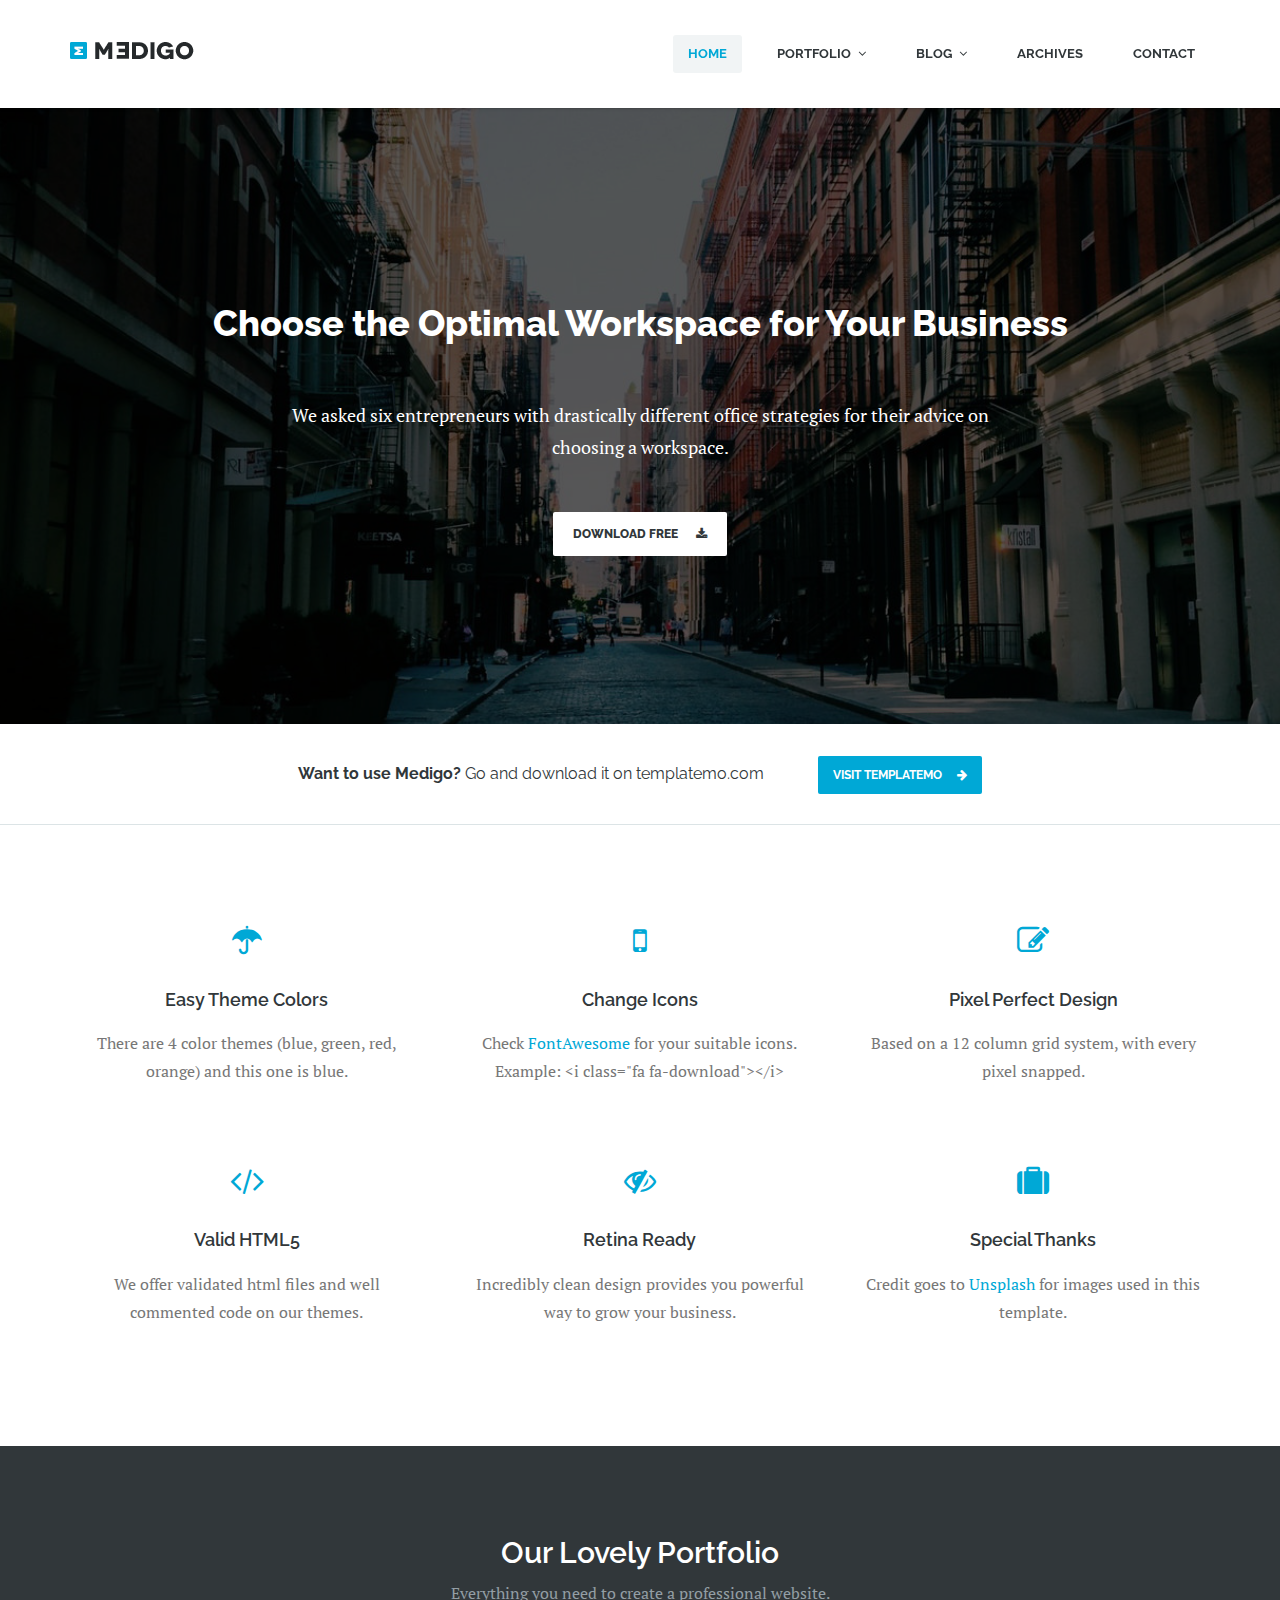
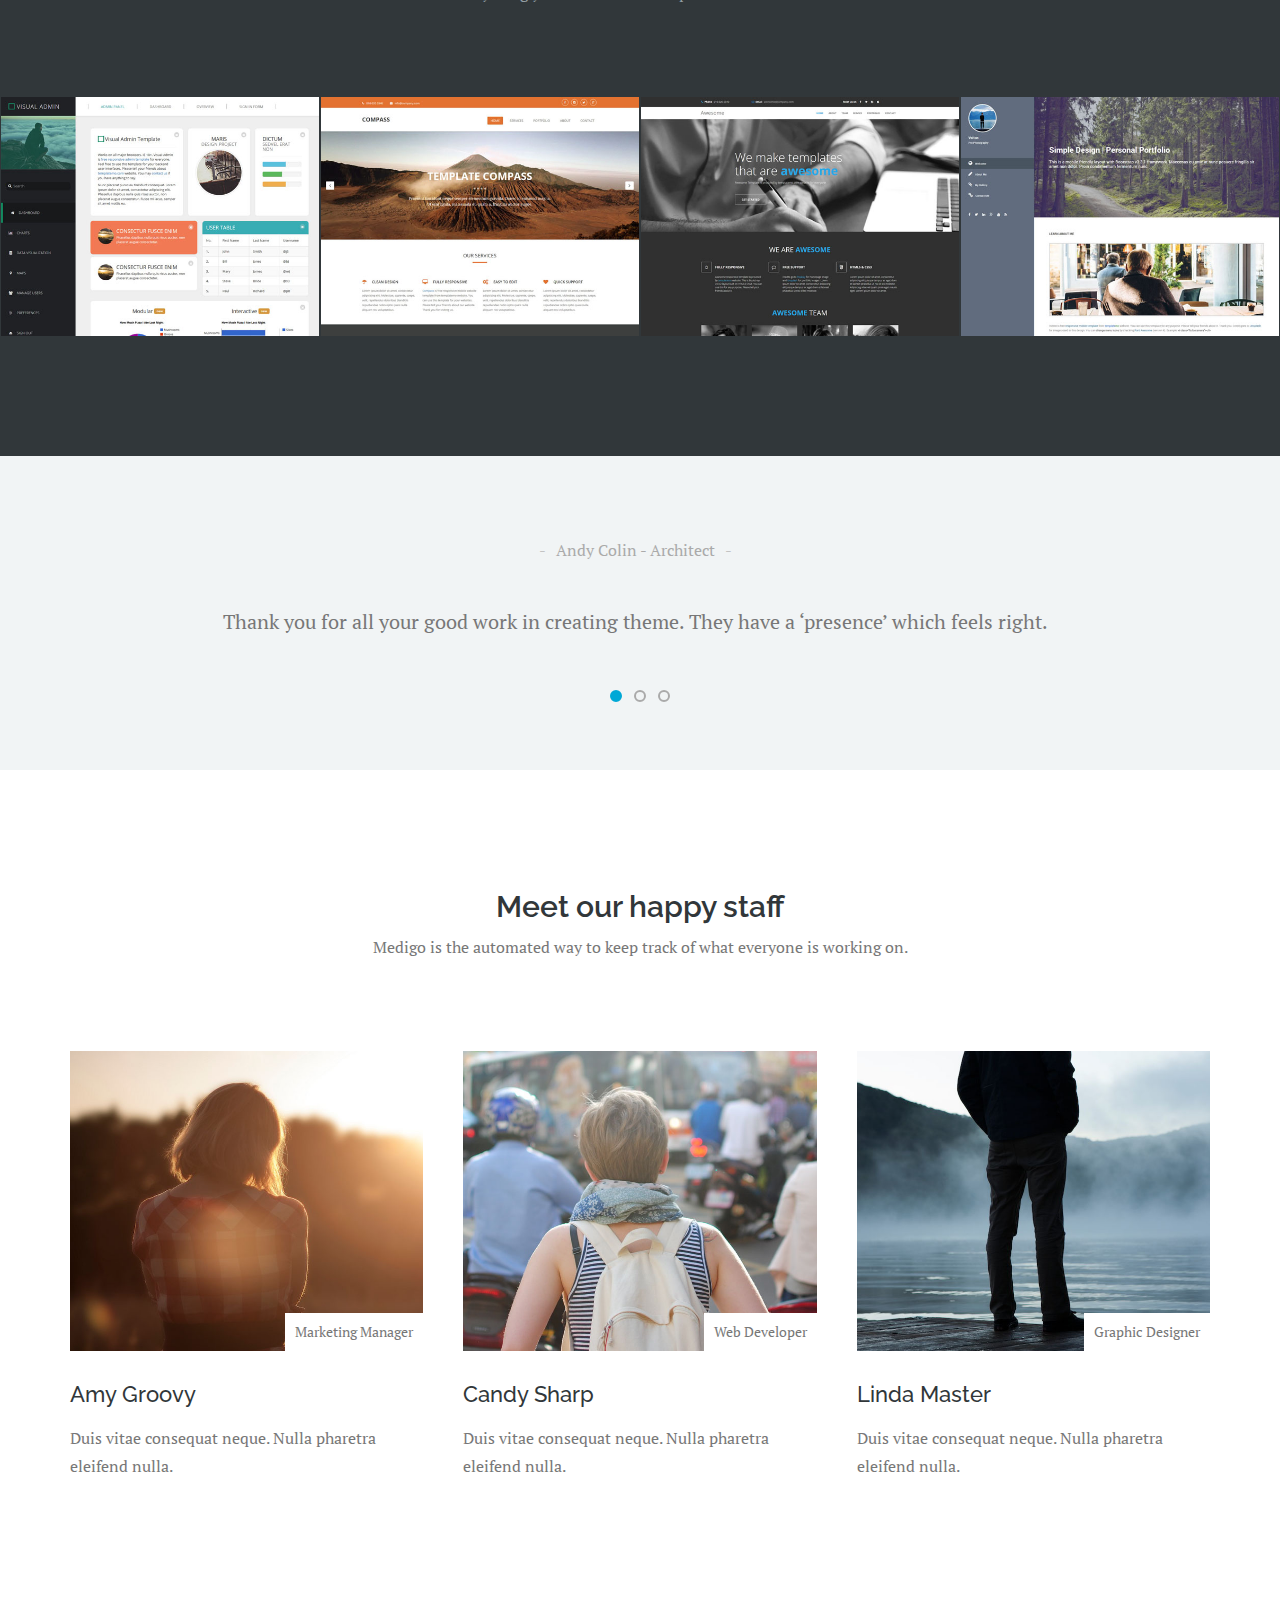
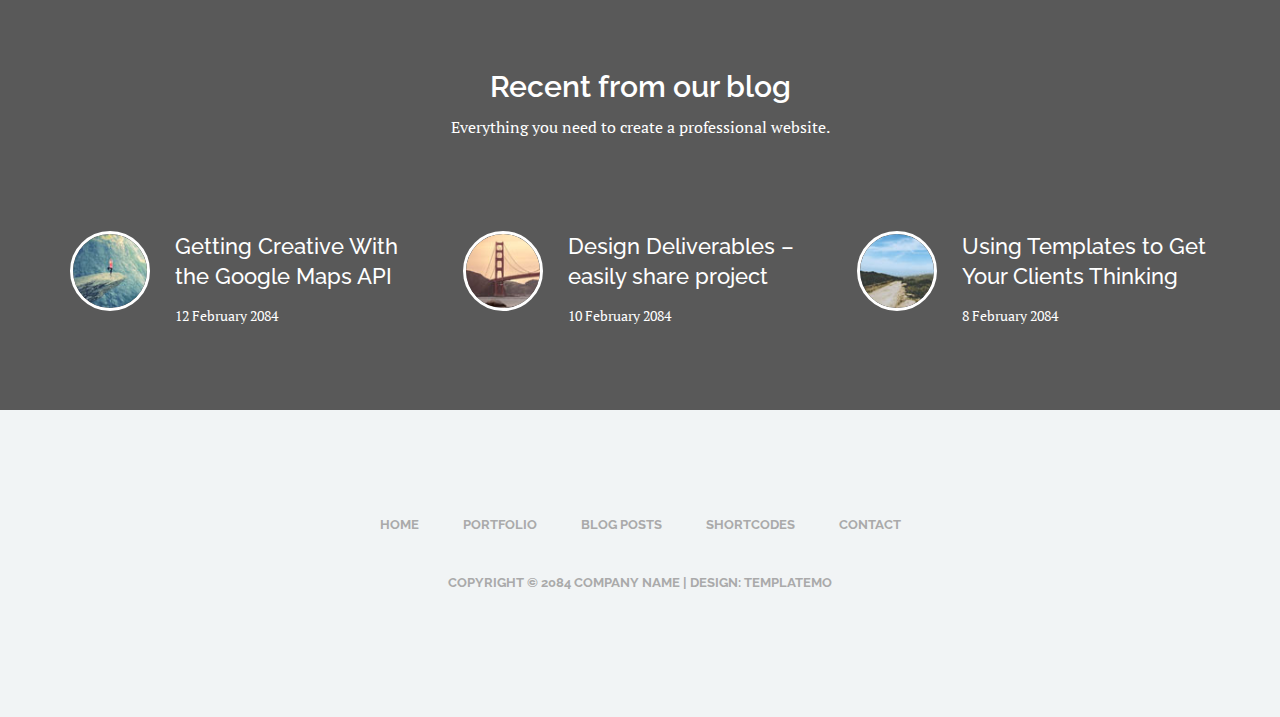
==== index.html @ d2c2cd98 ""Add files"" ====
<!DOCTYPE html>
<html lang="pt-BR">
<head>
	<meta charset="UTF-8">
	<meta name="viewport" content="width=device-width, initial-scale=1, maximum-scale=1">
	<title>Início - Genesis</title>
    <meta name="keywords" content="">
	<meta name="description" content="">
    <meta name="author" content="templatemo">
    <!-- 
	Medigo Template
	http://www.templatemo.com/preview/templatemo_460_medigo
    -->
    
	<!-- Google Fonts -->
	<link href="http://fonts.googleapis.com/css?family=PT+Serif:400,700,400italic,700itali" rel="stylesheet">
	<link href="http://fonts.googleapis.com/css?family=Raleway:400,900,800,700,500,200,100,600" rel="stylesheet">

	<!-- Stylesheets -->
	<link rel="stylesheet" href="bootstrap/bootstrap.css">
	<link rel="stylesheet" href="css/misc.css">
	<link rel="stylesheet" href="css/blue-scheme.css">
	
	<!-- JavaScripts -->
	<script src="js/jquery-1.10.2.min.js"></script>
	<script src="js/jquery-migrate-1.2.1.min.js"></script>

	<link rel="shortcut icon" href="images/favicon.ico" type="image/x-icon" />

</head>
<body>
	<div class="responsive_menu">
        <ul class="main_menu">
            <li><a href="index.html">Home</a></li>
            <li><a href="#">Portfolio</a>
            	<ul>
            		<li><a href="portfolio.html">Portfolio Grid</a></li>
            		<li><a href="project-image.html">Project Image</a></li>
            		<li><a href="project-slideshow.html">Project Slideshow</a></li>
            	</ul>
            </li>
            <li><a href="#">Blog</a>
				<ul>
					<li><a href="blog.html">Blog Standard</a></li>
					<li><a href="blog-single.html">Blog Single</a></li>
                    <li><a href="#">visit templatemo</a></li>
				</ul>
            </li>
            <li><a href="archives.html">Archives</a></li>
            <li><a href="contact.html">Contact</a></li>
        </ul> <!-- /.main_menu -->
    </div> <!-- /.responsive_menu -->

	<header class="site-header clearfix">
		<div class="container">

			<div class="row">

				<div class="col-md-12">

					<div class="pull-left logo">
						<a href="index.html">
							<img src="images/logo.png" alt="Medigo by templatemo">
						</a>
					</div>	<!-- /.logo -->

					<div class="main-navigation pull-right">

						<nav class="main-nav visible-md visible-lg">
							<ul class="sf-menu">
								<li class="active"><a href="index.html">Home</a></li>
					            <li><a href="#">Portfolio</a>
					            	<ul>
					            		<li><a href="portfolio.html">Portfolio Grid</a></li>
					            		<li><a href="project-image.html">Project Image</a></li>
					            		<li><a href="project-slideshow.html">Project Slideshow</a></li>
					            	</ul>
					            </li>
					            <li><a href="#">Blog</a>
									<ul>
										<li><a href="blog.html">Blog Standard</a></li>
										<li><a href="blog-single.html">Blog Single</a></li>
                                        <li><a href="#">visit templatemo</a></li>
									</ul>
					            </li>
					            <li><a href="archives.html">Archives</a></li>
					            <li><a href="contact.html">Contact</a></li>
							</ul> <!-- /.sf-menu -->
						</nav> <!-- /.main-nav -->

						<!-- This one in here is responsive menu for tablet and mobiles -->
					    <div class="responsive-navigation visible-sm visible-xs">
					        <a href="#nogo" class="menu-toggle-btn">
					            <i class="fa fa-bars"></i>
					        </a>
					    </div> <!-- /responsive_navigation -->

					</div> <!-- /.main-navigation -->

				</div> <!-- /.col-md-12 -->

			</div> <!-- /.row -->

		</div> <!-- /.container -->
	</header> <!-- /.site-header -->

	<section id="homeIntro" class="parallax first-widget">
	    <div class="parallax-overlay">
		    <div class="container home-intro-content">
		        <div class="row">
		        	<div class="col-md-12">
		        		<h2>Choose the Optimal Workspace for Your Business</h2>
		        		<p>We asked six entrepreneurs with drastically different office strategies for their advice on<br> choosing a workspace. </p>
		        		<a href="#" class="large-button white-color">Download Free <i class="icon-button fa fa-download"></i></a>
		        	</div> <!-- /.col-md-12 -->
		        </div> <!-- /.row -->
		    </div> <!-- /.container -->
	    </div> <!-- /.parallax-overlay -->
	</section> <!-- /#homeIntro -->

	<section class="cta clearfix">
		<div class="container">
			<div class="row">
				<div class="col-md-12">
					<h4 class="cta-title"><strong>Want to use Medigo?</strong> Go and download it on templatemo.com</h4>
					<a href="#" class="main-button accent-color">Visit templatemo<i class="icon-button fa fa-arrow-right"></i></a>
				</div> <!-- /.col-md-12 -->
			</div> <!-- /.row -->
		</div> <!-- /.container -->
	</section> <!-- /.cta -->

	<section class="light-content services">
		<div class="container">
			<div class="row">

				<div class="col-md-4 col-sm-4">
					<div class="service-box-wrap">
						<div class="service-icon-wrap">
							<i class="fa fa-umbrella fa-2x"></i>
						</div> <!-- /.service-icon-wrap -->
						<div class="service-cnt-wrap">
							<h3 class="service-title">Easy Theme Colors</h3>
							<p>There are 4 color themes (blue, green, red, orange) and this one is blue.</p>
						</div> <!-- /.service-cnt-wrap -->
					</div> <!-- /.service-box-wrap -->
				</div> <!-- /.col-md-4 -->

				<div class="col-md-4 col-sm-4">
					<div class="service-box-wrap">
						<div class="service-icon-wrap">
							<i class="fa fa-mobile-phone fa-2x"></i>
						</div> <!-- /.service-icon-wrap -->
						<div class="service-cnt-wrap">
							<h3 class="service-title">Change Icons</h3>
							<p>Check <a rel="nofollow" href="http://fontawesome.io/icons/" target="_blank">FontAwesome</a> for your suitable icons. Example: &lt;i class=&quot;fa fa-download&quot;&gt;&lt;/i&gt;</p>
						</div> <!-- /.service-cnt-wrap -->
					</div> <!-- /.service-box-wrap -->
				</div> <!-- /.col-md-4 -->

				<div class="col-md-4 col-sm-4">
					<div class="service-box-wrap">
						<div class="service-icon-wrap">
							<i class="fa fa-pencil-square-o fa-2x"></i>
						</div> <!-- /.service-icon-wrap -->
						<div class="service-cnt-wrap">
							<h3 class="service-title">Pixel Perfect Design</h3>
							<p>Based on a 12 column grid system, with every pixel snapped.</p>
						</div> <!-- /.service-cnt-wrap -->
					</div> <!-- /.service-box-wrap -->
				</div> <!-- /.col-md-4 -->

			</div>

			<div class="row">
				
				<div class="col-md-4 col-sm-4">
					<div class="service-box-wrap">
						<div class="service-icon-wrap">
							<i class="fa fa-code fa-2x"></i>
						</div> <!-- /.service-icon-wrap -->
						<div class="service-cnt-wrap">
							<h3 class="service-title">Valid HTML5</h3>
							<p>We offer validated html files and well commented code on our themes.</p>
						</div> <!-- /.service-cnt-wrap -->
					</div> <!-- /.service-box-wrap -->
				</div> <!-- /.col-md-4 -->

				<div class="col-md-4 col-sm-4">
					<div class="service-box-wrap">
						<div class="service-icon-wrap">
							<i class="fa fa-eye-slash fa-2x"></i>
						</div> <!-- /.service-icon-wrap -->
						<div class="service-cnt-wrap">
							<h3 class="service-title">Retina Ready</h3>
							<p>Incredibly clean design provides you powerful way to grow your business.</p>
						</div> <!-- /.service-cnt-wrap -->
					</div> <!-- /.service-box-wrap -->
				</div> <!-- /.col-md-4 -->

				<div class="col-md-4 col-sm-4">
					<div class="service-box-wrap">
						<div class="service-icon-wrap">
							<i class="fa fa-suitcase fa-2x"></i>
						</div> <!-- /.service-icon-wrap -->
						<div class="service-cnt-wrap">
							<h3 class="service-title">Special Thanks</h3>
							<p>Credit goes to <a rel="nofollow" href="http://unsplash.com" target="_blank">Unsplash</a> for images used in this template.</p>
						</div> <!-- /.service-cnt-wrap -->
					</div> <!-- /.service-box-wrap -->
				</div> <!-- /.col-md-4 -->

			</div> <!-- /.row -->
		</div> <!-- /.container -->
	</section> <!-- /.services -->

	<section class="dark-content portfolio">
		<div class="container">
			<div class="row">
				<div class="col-md-12">
					<div class="section-header">
						<h2 class="section-title">Our Lovely Portfolio</h2>
						<p class="section-desc">Everything you need to create a professional website.</p>
					</div> <!-- /.section-header -->
				</div> <!-- /.col-md-12 -->
			</div> <!-- /.row -->
		</div> <!-- /.container -->
		
		<div id="portfolio-carousel" class="portfolio-carousel portfolio-holder">
			<div class="item">
				<div class="thumb-post">
					<div class="overlay">
						<div class="overlay-inner">
							<div class="portfolio-infos">
								<span class="meta-category">Dashboard Template</span>
								<h3 class="portfolio-title"><a href="project-slideshow.html">Visual Admin</a></h3>
							</div>
							<div class="portfolio-expand">
								<a class="fancybox" href="images/includes/project1.jpg" title="Visual Admin">
									<i class="fa fa-expand"></i>
								</a>
							</div>
						</div>
					</div>
					<img src="images/includes/project1.jpg" alt="Visual Admin">
				</div>
			</div> <!-- /.item -->
			<div class="item">
				<div class="thumb-post">
					<div class="overlay">
						<div class="overlay-inner">
							<div class="portfolio-infos">
								<span class="meta-category">Mobile Ready</span>
								<h3 class="portfolio-title"><a href="project-slideshow.html">Compass Template</a></h3>
							</div>
							<div class="portfolio-expand">
								<a class="fancybox" href="images/includes/project2.jpg" title="Compass Template">
									<i class="fa fa-expand"></i>
								</a>
							</div>
						</div>
					</div>
					<img src="images/includes/project2.jpg" alt="Compass Template">
				</div>
			</div> <!-- /.item -->
			<div class="item">
				<div class="thumb-post">
					<div class="overlay">
						<div class="overlay-inner">
							<div class="portfolio-infos">
								<span class="meta-category">Responsive Design</span>
								<h3 class="portfolio-title"><a href="project-slideshow.html">Awesome Theme</a></h3>
							</div>
							<div class="portfolio-expand">
								<a class="fancybox" href="images/includes/project3.jpg" title="Awesome Theme">
									<i class="fa fa-expand"></i>
								</a>
							</div>
						</div>
					</div>
					<img src="images/includes/project3.jpg" alt="Awesome Theme">
				</div>
			</div> <!-- /.item -->
			<div class="item">
				<div class="thumb-post">
					<div class="overlay">
						<div class="overlay-inner">
							<div class="portfolio-infos">
								<span class="meta-category">Portfolio</span>
								<h3 class="portfolio-title"><a href="project-slideshow.html">Volton Personal Site</a></h3>
							</div>
							<div class="portfolio-expand">
								<a class="fancybox" href="images/includes/project4.jpg" title="Volton Personal Site">
									<i class="fa fa-expand"></i>
								</a>
							</div>
						</div>
					</div>
					<img src="images/includes/project4.jpg" alt="Volton Personal Site">
				</div>
			</div> <!-- /.item -->
			<div class="item">
				<div class="thumb-post">
					<div class="overlay">
						<div class="overlay-inner">
							<div class="portfolio-infos">
								<span class="meta-category">Green</span>
								<h3 class="portfolio-title"><a href="project-slideshow.html">Rectangle Design</a></h3>
							</div>
							<div class="portfolio-expand">
								<a class="fancybox" href="images/includes/project5.jpg" title="Rectangle Design">
									<i class="fa fa-expand"></i>
								</a>
							</div>
						</div>
					</div>
					<img src="images/includes/project5.jpg" alt="Rectangle Design">
				</div>
			</div> <!-- /.item -->
			<div class="item">
				<div class="thumb-post">
					<div class="overlay">
						<div class="overlay-inner">
							<div class="portfolio-infos">
								<span class="meta-category">Portfolio</span>
								<h3 class="portfolio-title"><a href="project-slideshow.html">Masonry Gallery</a></h3>
							</div>
							<div class="portfolio-expand">
								<a class="fancybox" href="images/includes/project6.jpg" title="Masonry Gallery">
									<i class="fa fa-expand"></i>
								</a>
							</div>
						</div>
					</div>
					<img src="images/includes/project6.jpg" alt="Masonry Gallery">
				</div>
			</div> <!-- /.item -->
			<div class="item">
				<div class="thumb-post">
					<div class="overlay">
						<div class="overlay-inner">
							<div class="portfolio-infos">
								<span class="meta-category">Branding / Identity</span>
								<h3 class="portfolio-title"><a href="project-slideshow.html">Gloss Template</a></h3>
							</div>
							<div class="portfolio-expand">
								<a class="fancybox" href="images/includes/project7.jpg" title="Gloss Template">
									<i class="fa fa-expand"></i>
								</a>
							</div>
						</div>
					</div>
					<img src="images/includes/project7.jpg" alt="Gloss Template">
				</div>
			</div> <!-- /.item -->
		</div> <!-- /#owl-demo -->
	</section> <!-- /.portfolio-holder -->

	<section class="testimonials-widget">
		<div class="container">
			<div class="row">
				<div class="col-md-12">
					<div class="bxslider">
						<div class="testimonial">
							<div class="testimonial-content">
								<span class="testimonial-author">Andy Colin - Architect</span>
								<p class="testimonial-description">Thank you for all your good work in creating theme. They have a ‘presence’ which feels right.</p>
							</div>
						</div>
						<div class="testimonial">
							<div class="testimonial-content">
								<span class="testimonial-author">Thomas Teddy - Design Writer</span>
								<p class="testimonial-description">I love the logo. Particularly how the mark can stand on its own. Nice work! It feels tall and proud and powerful — and I love that. That’s what I was after.</p>
							</div>
						</div>
						<div class="testimonial">
							<div class="testimonial-content">
								<span class="testimonial-author">John Willy - Developer</span>
								<p class="testimonial-description">You’re pretty awesome to work with. Incredibly organized, easy to communicate with, responsive with next iterations, and beautiful work.</p>
							</div>
						</div>
					</div> <!-- /.bxslider -->
				</div> <!-- /.col-md-12 -->
			</div> <!-- /.row -->
		</div> <!-- /.container -->
	</section> <!-- /.testimonials-widget -->

	<section class="light-content our-team">
		<div class="container">
			<div class="row">
				<div class="col-md-12">
					<div class="section-header">
						<h2 class="section-title">Meet our happy staff</h2>
						<p class="section-desc">Medigo is the automated way to keep track of what everyone is working on.</p>
					</div> <!-- /.section-header -->
				</div> <!-- /.col-md-12 -->
			</div> <!-- /.row -->
		</div> <!-- /.container -->
		<div class="team-members">
			<div class="container">
				<div class="row">

					<div class="col-md-4 col-sm-4">
						<div class="team-member">
							<div class="thumb-post">
								<img src="images/includes/member1.jpg" alt="">
								<span class="member-role">Marketing Manager</span>
							</div>
							<div class="member-content">
								<h4 class="member-name">Amy Groovy</h4>
								<p>Duis vitae consequat neque. Nulla pharetra eleifend nulla. </p>
							</div>
						</div> <!-- /.team-member -->
					</div> <!-- /.col-md-4 -->

					<div class="col-md-4 col-sm-4">
						<div class="team-member">
							<div class="thumb-post">
								<img src="images/includes/member2.jpg" alt="">
								<span class="member-role">Web Developer</span>
							</div>
							<div class="member-content">
								<h4 class="member-name">Candy Sharp</h4>
								<p>Duis vitae consequat neque. Nulla pharetra eleifend nulla. </p>
							</div>
						</div> <!-- /.team-member -->
					</div> <!-- /.col-md-4 -->

					<div class="col-md-4 col-sm-4">
						<div class="team-member">
							<div class="thumb-post">
								<img src="images/includes/member3.jpg" alt="">
								<span class="member-role">Graphic Designer</span>
							</div>
							<div class="member-content">
								<h4 class="member-name">Linda Master</h4>
								<p>Duis vitae consequat neque. Nulla pharetra eleifend nulla. </p>
							</div>
						</div> <!-- /.team-member -->
					</div> <!-- /.col-md-4 -->

				</div> <!-- /.row -->
			</div> <!-- /.container -->
		</div> <!-- /.team-members -->
	</section> <!-- /.our-team -->
	
	<section id="blogPosts" class="parallax">
	    <div class="parallax-overlay">
		    <div class="container">
		        <div class="row">
		        	<div class="col-md-12">
		        		<div class="section-header">
							<h2 class="section-title">Recent from our blog</h2>
							<p class="section-desc">Everything you need to create a professional website.</p>
						</div> <!-- /.section-header -->
		        	</div> <!-- /.col-md-12 -->
		        </div> <!-- /.row -->
		        <div class="row latest-posts">
		        	<div class="col-md-4 col-sm-6">
		        		<div class="blog-post clearfix">
		        			<div class="thumb-post">
		        				<a href="blog-single.html"><img src="images/includes/blogthumb1.jpg" alt="" class="img-circle"></a>
		        			</div>
		        			<div class="blog-post-content">
		        				<h4 class="post-title"><a href="blog-single.html">Getting Creative With the Google Maps API</a></h4>
		        				<span class="meta-post-date">12 February 2084</span>
		        			</div>
		        		</div> <!-- /.blog-post -->
		        	</div> <!-- /.col-md-4 -->
		        	<div class="col-md-4 col-sm-6">
		        		<div class="blog-post clearfix">
		        			<div class="thumb-post">
		        				<a href="blog-single.html"><img src="images/includes/blogthumb2.jpg" alt="" class="img-circle"></a>
		        			</div>
		        			<div class="blog-post-content">
		        				<h4 class="post-title"><a href="blog-single.html">Design Deliverables – easily share project</a></h4>
		        				<span class="meta-post-date">10 February 2084</span>
		        			</div>
		        		</div> <!-- /.blog-post -->
		        	</div> <!-- /.col-md-4 -->
		        	<div class="col-md-4 col-sm-6">
		        		<div class="blog-post clearfix">
		        			<div class="thumb-post">
		        				<a href="blog-single.html"><img src="images/includes/blogthumb3.jpg" alt="" class="img-circle"></a>
		        			</div>
		        			<div class="blog-post-content">
		        				<h4 class="post-title"><a href="blog-single.html">Using Templates to Get Your Clients Thinking</a></h4>
		        				<span class="meta-post-date">8 February 2084</span>
		        			</div>
		        		</div> <!-- /.blog-post -->
		        	</div> <!-- /.col-md-4 -->
		        </div> <!-- /.row -->
		    </div> <!-- /.container -->
	    </div> <!-- /.parallax-overlay -->
	</section> <!-- /#blogPosts -->

	<footer class="site-footer">
		<div class="container">
			<div class="row">
				<div class="col-md-12">
					<nav class="footer-nav clearfix">
						<ul class="footer-menu">
							<li><a href="index.html">Home</a></li>
							<li><a href="portfolio.html">Portfolio</a></li>
							<li><a href="blog.html">Blog Posts</a></li>
							<li><a href="archives.html">Shortcodes</a></li>
							<li><a href="contact.html">Contact</a></li>
						</ul> <!-- /.footer-menu -->
					</nav> <!-- /.footer-nav -->
				</div> <!-- /.col-md-12 -->
			</div> <!-- /.row -->
			<div class="row">
				<div class="col-md-12">
					<p class="copyright-text">Copyright &copy; 2084 Company Name 
                    | Design: templatemo</p>
				</div> <!-- /.col-md-12 -->
			</div> <!-- /.row -->
		</div> <!-- /.container -->
	</footer> <!-- /.site-footer -->

	<!-- Scripts -->
	<script src="js/min/plugins.min.js"></script>
	<script src="js/min/medigo-custom.min.js"></script>

</body>
</html>
---- css/misc.css ----
/* 
 * 	Core Owl Carousel CSS File
 *	v1.3.2
 */
/* clearfix */
.owl-carousel .owl-wrapper:after {
  content: ".";
  display: block;
  clear: both;
  visibility: hidden;
  line-height: 0;
  height: 0;
}

/* display none until init */
.owl-carousel {
  display: none;
  position: relative;
  width: 100%;
  -ms-touch-action: pan-y;
}

.owl-carousel .owl-wrapper {
  display: none;
  position: relative;
  -webkit-transform: translate3d(0px, 0px, 0px);
}

.owl-carousel .owl-wrapper-outer {
  overflow: hidden;
  position: relative;
  width: 100%;
}

.owl-carousel .owl-wrapper-outer.autoHeight {
  -webkit-transition: height 500ms ease-in-out;
  -moz-transition: height 500ms ease-in-out;
  -ms-transition: height 500ms ease-in-out;
  -o-transition: height 500ms ease-in-out;
  transition: height 500ms ease-in-out;
}

.owl-carousel .owl-item {
  float: left;
}

.owl-controls .owl-page,
.owl-controls .owl-buttons div {
  cursor: pointer;
}

.owl-controls {
  -webkit-user-select: none;
  -khtml-user-select: none;
  -moz-user-select: none;
  -ms-user-select: none;
  user-select: none;
  -webkit-tap-highlight-color: transparent;
}

/* mouse grab icon */
.grabbing {
  cursor: url(../images/grabbing.png) 8 8, move;
}

/* fix */
.owl-carousel .owl-wrapper,
.owl-carousel .owl-item {
  -webkit-backface-visibility: hidden;
  -moz-backface-visibility: hidden;
  -ms-backface-visibility: hidden;
  -webkit-transform: translate3d(0, 0, 0);
  -moz-transform: translate3d(0, 0, 0);
  -ms-transform: translate3d(0, 0, 0);
}

/*
* 	Owl Carousel Owl Demo Theme 
*	v1.3.2
*/
.owl-theme .owl-controls {
  margin-top: 10px;
  text-align: center;
}

/* Styling Next and Prev buttons */
.owl-theme .owl-controls .owl-buttons div {
  color: #31373a;
  display: inline-block;
  zoom: 1;
  *display: inline;
  /*IE7 life-saver */
  background: white;
  filter: Alpha(Opacity=30);
  /*IE7 fix*/
  opacity: 0.3;
  -webkit-transition: all 0.2s ease-in-out;
  -moz-transition: all 0.2s ease-in-out;
  -ms-transition: all 0.2s ease-in-out;
  -o-transition: all 0.2s ease-in-out;
  transition: all 0.2s ease-in-out;
}

/* Clickable class fix problem with hover on touch devices */
/* Use it for non-touch hover action */
.owl-theme .owl-controls.clickable .owl-buttons div:hover {
  filter: Alpha(Opacity=100);
  /*IE7 fix*/
  opacity: 1;
  text-decoration: none;
}

/* Styling Pagination*/
.owl-theme .owl-controls .owl-page {
  display: inline-block;
  zoom: 1;
  *display: inline;
  /*IE7 life-saver */
}

.owl-theme .owl-controls .owl-page span {
  display: block;
  width: 12px;
  height: 12px;
  margin: 5px 7px;
  filter: Alpha(Opacity=50);
  /*IE7 fix*/
  opacity: 0.5;
  -webkit-border-radius: 20px;
  -moz-border-radius: 20px;
  border-radius: 20px;
  background: #869791;
}

.owl-theme .owl-controls .owl-page.active span,
.owl-theme .owl-controls.clickable .owl-page:hover span {
  filter: Alpha(Opacity=100);
  /*IE7 fix*/
  opacity: 1;
}

/* If PaginationNumbers is true */
.owl-theme .owl-controls .owl-page span.owl-numbers {
  height: auto;
  width: auto;
  color: #FFF;
  padding: 2px 10px;
  font-size: 12px;
  -webkit-border-radius: 30px;
  -moz-border-radius: 30px;
  border-radius: 30px;
}

/* preloading images */
.owl-item.loading {
  min-height: 150px;
  background: url(../images/AjaxLoader.gif) no-repeat center center;
}

/* 
 *  Owl Carousel CSS3 Transitions 
 *  v1.3.2
 */
.owl-origin {
  -webkit-perspective: 1200px;
  -webkit-perspective-origin-x: 50%;
  -webkit-perspective-origin-y: 50%;
  -moz-perspective: 1200px;
  -moz-perspective-origin-x: 50%;
  -moz-perspective-origin-y: 50%;
  perspective: 1200px;
}

/* fade */
.owl-fade-out {
  z-index: 10;
  -webkit-animation: fadeOut .7s both ease;
  -moz-animation: fadeOut .7s both ease;
  animation: fadeOut .7s both ease;
}

.owl-fade-in {
  -webkit-animation: fadeIn .7s both ease;
  -moz-animation: fadeIn .7s both ease;
  animation: fadeIn .7s both ease;
}

/* backSlide */
.owl-backSlide-out {
  -webkit-animation: backSlideOut 1s both ease;
  -moz-animation: backSlideOut 1s both ease;
  animation: backSlideOut 1s both ease;
}

.owl-backSlide-in {
  -webkit-animation: backSlideIn 1s both ease;
  -moz-animation: backSlideIn 1s both ease;
  animation: backSlideIn 1s both ease;
}

/* goDown */
.owl-goDown-out {
  -webkit-animation: scaleToFade .7s ease both;
  -moz-animation: scaleToFade .7s ease both;
  animation: scaleToFade .7s ease both;
}

.owl-goDown-in {
  -webkit-animation: goDown .6s ease both;
  -moz-animation: goDown .6s ease both;
  animation: goDown .6s ease both;
}

/* scaleUp */
.owl-fadeUp-in {
  -webkit-animation: scaleUpFrom .5s ease both;
  -moz-animation: scaleUpFrom .5s ease both;
  animation: scaleUpFrom .5s ease both;
}

.owl-fadeUp-out {
  -webkit-animation: scaleUpTo .5s ease both;
  -moz-animation: scaleUpTo .5s ease both;
  animation: scaleUpTo .5s ease both;
}

/* Keyframes */
/*empty*/
@-webkit-keyframes empty {
  0% {
    opacity: 1;
  }
}
@-moz-keyframes empty {
  0% {
    opacity: 1;
  }
}
@keyframes empty {
  0% {
    opacity: 1;
  }
}
@-webkit-keyframes fadeIn {
  0% {
    opacity: 0;
  }

  100% {
    opacity: 1;
  }
}
@-moz-keyframes fadeIn {
  0% {
    opacity: 0;
  }

  100% {
    opacity: 1;
  }
}
@keyframes fadeIn {
  0% {
    opacity: 0;
  }

  100% {
    opacity: 1;
  }
}
@-webkit-keyframes fadeOut {
  0% {
    opacity: 1;
  }

  100% {
    opacity: 0;
  }
}
@-moz-keyframes fadeOut {
  0% {
    opacity: 1;
  }

  100% {
    opacity: 0;
  }
}
@keyframes fadeOut {
  0% {
    opacity: 1;
  }

  100% {
    opacity: 0;
  }
}
@-webkit-keyframes backSlideOut {
  25% {
    opacity: .5;
    -webkit-transform: translateZ(-500px);
  }

  75% {
    opacity: .5;
    -webkit-transform: translateZ(-500px) translateX(-200%);
  }

  100% {
    opacity: .5;
    -webkit-transform: translateZ(-500px) translateX(-200%);
  }
}
@-moz-keyframes backSlideOut {
  25% {
    opacity: .5;
    -moz-transform: translateZ(-500px);
  }

  75% {
    opacity: .5;
    -moz-transform: translateZ(-500px) translateX(-200%);
  }

  100% {
    opacity: .5;
    -moz-transform: translateZ(-500px) translateX(-200%);
  }
}
@keyframes backSlideOut {
  25% {
    opacity: .5;
    transform: translateZ(-500px);
  }

  75% {
    opacity: .5;
    transform: translateZ(-500px) translateX(-200%);
  }

  100% {
    opacity: .5;
    transform: translateZ(-500px) translateX(-200%);
  }
}
@-webkit-keyframes backSlideIn {
  0%, 25% {
    opacity: .5;
    -webkit-transform: translateZ(-500px) translateX(200%);
  }

  75% {
    opacity: .5;
    -webkit-transform: translateZ(-500px);
  }

  100% {
    opacity: 1;
    -webkit-transform: translateZ(0) translateX(0);
  }
}
@-moz-keyframes backSlideIn {
  0%, 25% {
    opacity: .5;
    -moz-transform: translateZ(-500px) translateX(200%);
  }

  75% {
    opacity: .5;
    -moz-transform: translateZ(-500px);
  }

  100% {
    opacity: 1;
    -moz-transform: translateZ(0) translateX(0);
  }
}
@keyframes backSlideIn {
  0%, 25% {
    opacity: .5;
    transform: translateZ(-500px) translateX(200%);
  }

  75% {
    opacity: .5;
    transform: translateZ(-500px);
  }

  100% {
    opacity: 1;
    transform: translateZ(0) translateX(0);
  }
}
@-webkit-keyframes scaleToFade {
  to {
    opacity: 0;
    -webkit-transform: scale(0.8);
  }
}
@-moz-keyframes scaleToFade {
  to {
    opacity: 0;
    -moz-transform: scale(0.8);
  }
}
@keyframes scaleToFade {
  to {
    opacity: 0;
    transform: scale(0.8);
  }
}
@-webkit-keyframes goDown {
  from {
    -webkit-transform: translateY(-100%);
  }
}
@-moz-keyframes goDown {
  from {
    -moz-transform: translateY(-100%);
  }
}
@keyframes goDown {
  from {
    transform: translateY(-100%);
  }
}
@-webkit-keyframes scaleUpFrom {
  from {
    opacity: 0;
    -webkit-transform: scale(1.5);
  }
}
@-moz-keyframes scaleUpFrom {
  from {
    opacity: 0;
    -moz-transform: scale(1.5);
  }
}
@keyframes scaleUpFrom {
  from {
    opacity: 0;
    transform: scale(1.5);
  }
}
@-webkit-keyframes scaleUpTo {
  to {
    opacity: 0;
    -webkit-transform: scale(1.5);
  }
}
@-moz-keyframes scaleUpTo {
  to {
    opacity: 0;
    -moz-transform: scale(1.5);
  }
}
@keyframes scaleUpTo {
  to {
    opacity: 0;
    transform: scale(1.5);
  }
}
/**
 * BxSlider v4.0 - Fully loaded, responsive content slider
 * http://bxslider.com
 *
 * Written by: Steven Wanderski, 2012
 * http://stevenwanderski.com
 * (while drinking Belgian ales and listening to jazz)
 *
 * CEO and founder of bxCreative, LTD
 * http://bxcreative.com
 */
/** RESET AND LAYOUT
===================================*/
.bx-wrapper {
  position: relative;
  margin: 0 auto;
  padding: 0;
  *zoom: 1;
}

.bx-wrapper img {
  max-width: 100%;
  display: block;
}

/** THEME
===================================*/
.bx-wrapper .bx-viewport {
  left: -5px;
}

.bx-wrapper .bx-pager,
.bx-wrapper .bx-controls-auto {
  position: absolute;
  width: 100%;
}

/* LOADER */
.bx-wrapper .bx-loading {
  min-height: 50px;
  height: 100%;
  width: 100%;
  position: absolute;
  top: 0;
  left: 0;
  z-index: 2000;
}

/* PAGER */
.bx-wrapper .bx-pager {
  text-align: center;
}

.bx-wrapper .bx-pager .bx-pager-item,
.bx-wrapper .bx-controls-auto .bx-controls-auto-item {
  display: inline-block;
  *zoom: 1;
  *display: inline;
}

/* PAGER WITH AUTO-CONTROLS HYBRID LAYOUT */
.bx-wrapper .bx-controls.bx-has-controls-auto.bx-has-pager .bx-pager {
  text-align: left;
  width: 80%;
}

.bx-wrapper .bx-controls.bx-has-controls-auto.bx-has-pager .bx-controls-auto {
  right: 0;
  width: 35px;
}

/*! fancyBox v2.1.5 fancyapps.com | fancyapps.com/fancybox/#license */
.fancybox-wrap,
.fancybox-skin,
.fancybox-outer,
.fancybox-inner,
.fancybox-image,
.fancybox-wrap iframe,
.fancybox-wrap object,
.fancybox-nav,
.fancybox-nav span,
.fancybox-tmp {
  padding: 0;
  margin: 0;
  border: 0;
  outline: none;
  vertical-align: top;
}

.fancybox-wrap {
  position: absolute;
  top: 0;
  left: 0;
  z-index: 99999;
}

.fancybox-skin {
  position: relative;
  background: #fff;
  color: #444;
  text-shadow: none;
}

.fancybox-opened {
  z-index: 99999;
}

.fancybox-outer, .fancybox-inner {
  position: relative;
}

.fancybox-inner {
  overflow: hidden;
}

.fancybox-type-iframe .fancybox-inner {
  -webkit-overflow-scrolling: touch;
}

.fancybox-error {
  color: #444;
  font: 14px/20px "Helvetica Neue",Helvetica,Arial,sans-serif;
  margin: 0;
  padding: 5px;
  white-space: nowrap;
}

.fancybox-image, .fancybox-iframe {
  display: block;
  width: 100%;
  height: 100%;
}

.fancybox-image {
  max-width: 100%;
  max-height: 100%;
}

#fancybox-loading, .fancybox-close, .fancybox-prev span, .fancybox-next span {
  background-image: url("../images/fancybox_sprite.png");
}

#fancybox-loading {
  position: fixed;
  top: 50%;
  left: 50%;
  margin-top: -22px;
  margin-left: -22px;
  background-position: 0 -108px;
  opacity: 0.8;
  cursor: pointer;
  z-index: 99999;
}

#fancybox-loading div {
  width: 44px;
  height: 44px;
  background: url("../images/fancybox_loading.gif") center center no-repeat;
}

.fancybox-close {
  position: absolute;
  top: -18px;
  right: -18px;
  width: 36px;
  height: 36px;
  cursor: pointer;
  z-index: 99999;
}

.fancybox-nav {
  position: absolute;
  top: 0;
  width: 40%;
  height: 100%;
  cursor: pointer;
  text-decoration: none;
  background: transparent url("../images/blank.gif");
  /* helps IE */
  -webkit-tap-highlight-color: transparent;
  z-index: 99999;
}

.fancybox-prev {
  left: 0;
}

.fancybox-next {
  right: 0;
}

.fancybox-nav span {
  position: absolute;
  top: 50%;
  width: 36px;
  height: 34px;
  margin-top: -18px;
  cursor: pointer;
  z-index: 99999;
  visibility: hidden;
}

.fancybox-prev span {
  left: 10px;
  background-position: 0 -36px;
}

.fancybox-next span {
  right: 10px;
  background-position: 0 -72px;
}

.fancybox-nav:hover span {
  visibility: visible;
}

.fancybox-tmp {
  position: absolute;
  top: -99999px;
  left: -99999px;
  visibility: hidden;
  max-width: 99999px;
  max-height: 99999px;
  overflow: visible !important;
}

/* Overlay helper */
.fancybox-lock {
  overflow: hidden !important;
  width: auto;
}

.fancybox-lock body {
  overflow: hidden !important;
}

.fancybox-lock-test {
  overflow-y: hidden !important;
}

.fancybox-overlay {
  position: absolute;
  top: 0;
  left: 0;
  overflow: hidden;
  display: none;
  z-index: 99998;
  background: rgba(0, 0, 0, 0.9);
}

.fancybox-overlay-fixed {
  position: fixed;
  bottom: 0;
  right: 0;
}

.fancybox-lock .fancybox-overlay {
  overflow: auto;
  overflow-y: scroll;
}

/* Title helper */
.fancybox-title {
  visibility: hidden;
  font-weight: normal;
  position: relative;
  text-shadow: none;
  z-index: 99999;
}

.fancybox-opened .fancybox-title {
  visibility: visible;
}

.fancybox-title-float-wrap {
  position: absolute;
  bottom: 0;
  right: 50%;
  margin-bottom: -35px;
  z-index: 99999;
  text-align: center;
}

.fancybox-title-float-wrap .child {
  display: inline-block;
  margin-right: -100%;
  padding: 2px 20px;
  background: transparent;
  /* Fallback for web browsers that doesn't support RGBa */
  background: rgba(0, 0, 0, 0.8);
  color: #FFF;
  font-weight: bold;
  line-height: 24px;
  white-space: nowrap;
}

.fancybox-title-outside-wrap {
  position: relative;
  margin-top: 10px;
  color: #fff;
}

.fancybox-title-inside-wrap {
  padding-top: 10px;
}

.fancybox-title-over-wrap {
  position: absolute;
  bottom: 0;
  left: 0;
  color: #fff;
  padding: 10px;
  background: #000;
  background: rgba(0, 0, 0, 0.8);
}

/*Retina graphics!*/
@media only screen and (-webkit-min-device-pixel-ratio: 1.5), only screen and (min--moz-device-pixel-ratio: 1.5), only screen and (min-device-pixel-ratio: 1.5) {
  #fancybox-loading, .fancybox-close, .fancybox-prev span, .fancybox-next span {
    background-image: url("../images/fancybox_sprite@2x.png");
    background-size: 44px 152px;
    /*The size of the normal image, half the size of the hi-res image*/
  }

  #fancybox-loading div {
    background-image: url("../images/fancybox_loading@2x.gif");
    background-size: 24px 24px;
    /*The size of the normal image, half the size of the hi-res image*/
  }
}
/*
 * jQuery FlexSlider v2.2.0
 * http://www.woothemes.com/flexslider/
 *
 * Copyright 2012 WooThemes
 * Free to use under the GPLv2 license.
 * http://www.gnu.org/licenses/gpl-2.0.html
 *
 * Contributing author: Tyler Smith (@mbmufffin)
 */
/* Browser Resets
*********************************/
.flex-container a:active,
.flexslider a:active,
.flex-container a:focus,
.flexslider a:focus {
  outline: none;
}

.slides,
.flex-control-nav,
.flex-direction-nav {
  margin: 0;
  padding: 0;
  list-style: none;
}

/* Icon Fonts
*********************************/
/* Font-face Icons */
@font-face {
  font-family: 'FontAwesome';
  src: url("../bootstrap/fonts/fontawesome-webfont.eot");
  src: url("../bootstrap/fonts/fontawesome-webfont.eot?#iefix") format("embedded-opentype"), url("../bootstrap/fonts/fontawesome-webfont.woff") format("woff"), url("../bootstrap/fonts/fontawesome-webfont.ttf") format("truetype"), url("../bootstrap/fonts/fontawesome-webfont.svg#fontawesome-webfont") format("svg");
  font-weight: normal;
  font-style: normal;
}
/* FlexSlider Necessary Styles
*********************************/
.flexslider {
  margin: 0;
  padding: 0;
}

.flexslider .slides > li {
  display: none;
  -webkit-backface-visibility: hidden;
}

/* Hide the slides before the JS is loaded. Avoids image jumping */
.flexslider .slides img {
  width: 100%;
  display: block;
}

.flex-pauseplay span {
  text-transform: capitalize;
}

/* Clearfix for the .slides element */
.slides:after {
  content: "\0020";
  display: block;
  clear: both;
  visibility: hidden;
  line-height: 0;
  height: 0;
}

html[xmlns] .slides {
  display: block;
}

* html .slides {
  height: 1%;
}

/* No JavaScript Fallback */
/* If you are not using another script, such as Modernizr, make sure you
 * include js that eliminates this class on page load */
.no-js .slides > li:first-child {
  display: block;
}

/* FlexSlider Default Theme
*********************************/
.flexslider {
  position: relative;
  zoom: 1;
}

.flex-viewport {
  max-height: 2000px;
  -webkit-transition: all 1s ease;
  -moz-transition: all 1s ease;
  -o-transition: all 1s ease;
  transition: all 1s ease;
}

.loading .flex-viewport {
  max-height: 300px;
}

.flexslider .slides {
  zoom: 1;
}

.carousel li {
  margin-right: 5px;
}

/* Direction Nav */
.flex-direction-nav {
  *height: 0;
}

.flex-direction-nav a {
  display: block;
  margin: -22px 0 0;
  position: absolute;
  top: 50%;
  z-index: 10;
  cursor: pointer;
}

.flex-direction-nav .flex-prev {
  left: 0px;
}

.flex-direction-nav .flex-next {
  right: 0px;
  text-align: right;
}

.flexslider:hover .flex-prev {
  opacity: 1;
  left: 0;
}

.flexslider:hover .flex-next {
  opacity: 1;
  right: 0;
}

.flexslider:hover .flex-next:hover, .flexslider:hover .flex-prev:hover {
  opacity: 1;
}

.flex-direction-nav .flex-disabled {
  opacity: 0 !important;
  filter: alpha(opacity=0);
  cursor: default;
}

.flex-direction-nav a:before {
  font-family: "FontAwesome";
  font-size: 40px;
  display: inline-block;
  content: '\f104';
}

.flex-direction-nav a.flex-next:before {
  content: '\f105';
}

/* Pause/Play */
.flex-pauseplay a {
  display: block;
  width: 20px;
  height: 20px;
  position: absolute;
  bottom: 5px;
  left: 10px;
  opacity: 0.8;
  z-index: 10;
  overflow: hidden;
  cursor: pointer;
  color: #000;
}

.flex-pauseplay a:before {
  font-family: "FontAwesome";
  font-size: 20px;
  display: inline-block;
  content: '\f004';
}

.flex-pauseplay a:hover {
  opacity: 1;
}

.flex-pauseplay a.flex-play:before {
  content: '\f003';
}

/* Control Nav */
.flex-control-nav {
  width: 100%;
  position: absolute;
  bottom: -40px;
  text-align: center;
}

.flex-control-nav li {
  margin: 0 6px;
  display: inline-block;
  zoom: 1;
  *display: inline;
}

.flex-control-paging li a {
  width: 11px;
  height: 11px;
  display: block;
  background: #666;
  background: rgba(0, 0, 0, 0.5);
  cursor: pointer;
  text-indent: -9999px;
  -webkit-border-radius: 20px;
  -moz-border-radius: 20px;
  -o-border-radius: 20px;
  border-radius: 20px;
  -webkit-box-shadow: inset 0 0 3px rgba(0, 0, 0, 0.3);
  -moz-box-shadow: inset 0 0 3px rgba(0, 0, 0, 0.3);
  -o-box-shadow: inset 0 0 3px rgba(0, 0, 0, 0.3);
  box-shadow: inset 0 0 3px rgba(0, 0, 0, 0.3);
}

.flex-control-paging li a:hover {
  background: #333;
  background: rgba(0, 0, 0, 0.7);
}

.flex-control-paging li a.flex-active {
  background: #000;
  background: rgba(0, 0, 0, 0.9);
  cursor: default;
}

.flex-control-thumbs {
  margin: 5px 0 0;
  position: static;
  overflow: hidden;
}

.flex-control-thumbs li {
  width: 25%;
  float: left;
  margin: 0;
}

.flex-control-thumbs img {
  width: 100%;
  display: block;
  opacity: .7;
  cursor: pointer;
}

.flex-control-thumbs img:hover {
  opacity: 1;
}

.flex-control-thumbs .flex-active {
  opacity: 1;
  cursor: default;
}

@media screen and (max-width: 860px) {
  .flex-direction-nav .flex-prev {
    opacity: 1;
    left: 10px;
  }

  .flex-direction-nav .flex-next {
    opacity: 1;
    right: 10px;
  }
}
---- css/blue-scheme.css ----
/*

Medigo Template (Blue)

http://www.templatemo.com/preview/templatemo_460_medigo

*/

/*------------------------------------------------------
	BASIC STYLES 
--------------------------------------------------------*/
body {
  background: white;
  font-size: 16px;
  font-family: "PT Serif", Georgia, serif;
  font-weight: normal;
  font-style: normal;
  line-height: 28px;
  color: #777777;
  -webkit-font-smoothing: antialiased;
  /* Fix for webkit rendering */
  -webkit-text-size-adjust: 100%;
}

h1, h2, h3, h4, h5, h6 {
  color: #31373a;
  font-family: "Raleway", sans-serif;
  font-weight: normal;
}

h1 a, h2 a, h3 a,
h4 a, h5 a, h6 a {
  font-weight: inherit;
}

h1 {
  font-size: 36px;
}

h2 {
  font-size: 30px;
}

h3 {
  font-size: 24px;
}

h4 {
  line-height: 1.7;
  font-size: 20px;
}

h5 {
  font-size: 16px;
}

h6 {
  font-size: 14px;
}

p {
  margin: 0 0 20px 0;
}
p img {
  margin: 0;
}
p.lead {
  font-size: 28px;
  line-height: 36px;
}

em, i {
  font-style: italic;
}

strong, b {
  font-weight: bold;
  color: #31373a;
}

a, a:visited {
  color: #00a8d6;
  text-decoration: none !important;
  outline: 0;
}

a:hover, a:focus, a:active {
  color: #777777;
}

p a, p a:visited {
  line-height: inherit;
}

::-moz-selection {
  background-color: #d3dde0;
  text-shadow: none;
}

::-webkit-selection {
  background-color: #d3dde0;
  text-shadow: none;
}

::selection {
  background-color: #d3dde0;
  text-shadow: none;
}

img::selection {
  background-color: transparent;
}

img::-moz-selection {
  background-color: transparent;
}

.subtract-bottom {
  margin-bottom: -40px !important;
}

.remove-bottom {
  margin-bottom: 0 !important;
}

.half-bottom {
  margin-bottom: 20px !important;
}

.add-bottom {
  margin-bottom: 40px !important;
}

*, *:before, *:after {
  -moz-box-sizing: border-box;
  -webkit-box-sizing: border-box;
  box-sizing: border-box;
}

*:focus {
  outline: 0;
}

.footer-menu, .copyright-text {
  text-align: center;
}

.main-nav ul, .main_menu, .main_menu li ul, #filters, .pages, .project-single .meta-post, .archive-wrapper .archive-list, .categories ul, .thumbs, .footer-menu {
  list-style: none;
  padding: 0;
  margin: 0;
}

a, a:visited {
  -webkit-transition: all 150ms ease-in;
  -moz-transition: all 150ms ease-in;
  -o-transition: all 150ms ease-in;
  transition: all 150ms ease-in;
}

.service-section, .first-widget {
  position: relative;
  margin-top: 108px;
}

.light-content, #blogPosts {
  margin-top: 100px;
}

/*------------------------------------------------------
	HEADER STYLES 
--------------------------------------------------------*/
.site-header {
  position: fixed;
  top: 0;
  left: 0;
  width: 100%;
  background: white;
  box-shadow: rgba(0, 0, 0, 0.35) 0px 0px 3px;
  -moz-box-shadow: rgba(0, 0, 0, 0.35) 0px 0px 3px;
  -webkit-box-shadow: rgba(0, 0, 0, 0.35) 0px 0px 3px;
  z-index: 9999;
  padding: 35px 0;
  overflow: visible;
  transition: padding 0.3s ease-in-out;
  -moz-transition: padding 0.3s ease-in-out;
  -webkit-transition: padding 0.3s ease-in-out;
}

.site-header.site-header-shrink {
  padding: 17px 0;
}

.main-nav ul li {
  float: left;
  display: block;
  margin-left: 20px;
  position: relative;
}
.main-nav ul li a {
  color: #31373a;
  font-size: 13px;
  font-weight: 700;
  text-transform: uppercase;
  font-family: "Raleway", sans-serif;
  padding: 5px 15px;
  display: block;
  -webkit-border-radius: 3px;
  -moz-border-radius: 3px;
  -ms-border-radius: 3px;
  -o-border-radius: 3px;
  border-radius: 3px;
}
.main-nav ul li a:hover {
  color: #00a8d6;
}
.main-nav ul li a i {
  margin-left: 7px;
}
.main-nav ul li.active a {
  color: #00a8d6;
  background-color: #f1f4f5;
}
.main-nav ul li ul {
  display: none;
  top: 100%;
  left: 0;
  margin-top: 5px;
  position: absolute;
  width: 220px;
  background-color: white;
  border: 2px solid #f1f4f5;
}
.main-nav ul li ul li {
  margin-left: 0;
  width: 100%;
  border-bottom: 1px solid #dce4e6;
}
.main-nav ul li ul li:last-child {
  border-bottom: none;
}
.main-nav ul li ul li a {
  background-color: transparent !important;
  color: #777777 !important;
  text-transform: capitalize;
  font-weight: 600;
}
.main-nav ul li ul li a:hover {
  color: #00a8d6 !important;
}
.main-nav ul li ul li:last-child a {
  border-bottom: none;
}

a.menu-toggle-btn {
  float: right;
  margin-right: 20px;
  color: #31373a;
  font-size: 14px;
  display: block;
}
a.menu-toggle-btn i {
  font-size: 18px;
}

.main_menu li {
  border-bottom: 1px solid #485156;
  padding: 10px 0;
}
.main_menu li:first-child {
  padding-top: 0;
}
.main_menu li:last-child {
  border-bottom: none;
  padding-bottom: 0;
}
.main_menu li a {
  font-size: 14px;
  font-family: "Raleway", sans-serif;
  color: #bfbfbf;
  font-weight: 500;
}
.main_menu li ul li {
  margin-left: 20px;
}
.main_menu li ul li:first-child {
  border-top: 1px solid #485156;
  padding-top: 8px;
  margin-top: 10px;
}
.main_menu li ul li:before {
  content: '-';
  color: gray;
  margin-right: 10px;
}

.responsive_menu {
  padding: 20px;
  background-color: rgba(49, 55, 58, 0.98);
  display: none;
  position: relative;
  z-index: 9999;
}

/*------------------------------------------------------
	General Styling 
--------------------------------------------------------*/
.light-content {
  background-color: white;
  width: 100%;
}

.dark-content {
  background-color: #31373a;
  width: 100%;
  padding: 70px 0 80px 0;
}
.dark-content .section-header .section-title {
  color: white;
}
.dark-content .section-header .section-desc {
  color: #939ea4;
}

.section-header {
  padding-bottom: 70px;
  text-align: center;
}
.section-header .section-title {
  font-size: 30px;
  font-weight: 600;
}

.larger-text {
  font-size: 18px;
  line-height: 36px;
}

.light-text {
  color: #aaaaaa;
}

.large-button {
  padding: 15px 20px;
  font-size: 12px;
  font-family: "Raleway", sans-serif;
  text-transform: uppercase;
  font-weight: 800;
  -webkit-border-radius: 2px;
  -moz-border-radius: 2px;
  -ms-border-radius: 2px;
  -o-border-radius: 2px;
  border-radius: 2px;
}

a.large-button.white-color {
  color: #31373a;
  background-color: white;
}

.main-button {
  padding: 12px 15px;
  font-size: 12px;
  font-family: "Raleway", sans-serif;
  text-transform: uppercase;
  font-weight: 700;
  -webkit-border-radius: 2px;
  -moz-border-radius: 2px;
  -ms-border-radius: 2px;
  -o-border-radius: 2px;
  border-radius: 2px;
}

a.main-button.accent-color {
  background-color: #00a8d6;
  color: white;
}
a.main-button.accent-color:hover {
  background-color: #31373a;
}

.icon-button {
  margin-left: 15px;
}

.last-item-margin {
  margin-bottom: 100px;
}

label {
  font-weight: normal;
  color: #aaaaaa;
}

input, textarea {
  border: 0;
  color: #777777;
  padding: 8px 14px;
  background-color: #f1f4f5;
  border: 1px solid #f1f4f5;
  -webkit-border-radius: 3px;
  -moz-border-radius: 3px;
  -ms-border-radius: 3px;
  -o-border-radius: 3px;
  border-radius: 3px;
}

input:focus,
textarea:focus {
  background-color: white;
  border-color: #dce4e6;
}

.mainBtn {
  background-color: #00a8d6;
  padding: 7px 17px;
  color: white;
  display: inline-block;
  -webkit-border-radius: 3px;
  -moz-border-radius: 3px;
  -ms-border-radius: 3px;
  -o-border-radius: 3px;
  border-radius: 3px;
  -webkit-transition: background 250ms ease-in;
  -moz-transition: background 250ms ease-in;
  -ms-transition: background 250ms ease-in;
  -o-transition: background 250ms ease-in;
  transition: background 250ms ease-in;
}
.mainBtn:hover {
  background-color: #00b8ea;
}

button {
  outline: 0;
  border: 0;
}

input.mainBtn:focus,
input.mainBtn {
  background-color: #00a8d6;
  border: 0;
}

#homeIntro {
  background-image: url("../images/includes/homeintro.jpg");
}

#portfolio {
  background-image: url("../images/includes/portfolio.jpg");
}

#portfolioId {
  background-image: url("../images/includes/portfolioId.jpg");
}

#blogPosts {
  background-image: url("../images/includes/blogPosts.jpg");
}

#blog {
  background-image: url("../images/includes/blog.jpg");
}

#blogId {
  background-image: url("../images/includes/blogId.jpg");
  background-attachment: inherit;
}

#contact {
  background-image: url("../images/includes/contact.jpg");
}

.parallax {
  background-attachment: fixed;
  background-repeat: no-repeat;
  background-position: center center;
  background-size: cover;
  color: #fff;
  overflow: hidden;
}

.parallax-overlay {
  background-color: rgba(0, 0, 0, 0.65);
}

.pageTitle {
  padding-top: 70px;
  padding-bottom: 70px;
}

.page-title {
  color: white;
  margin: 5px 0 0 0;
  font-size: 30px;
  font-weight: 800;
}

.page-location {
  background-color: rgba(0, 0, 0, 0.4);
  display: inline-block;
  font-size: 14px;
  padding: 7px 12px;
  -webkit-border-radius: 3px;
  -moz-border-radius: 3px;
  -ms-border-radius: 3px;
  -o-border-radius: 3px;
  border-radius: 3px;
}

.home-intro-content {
  padding: 11em 0;
  text-align: center;
}
.home-intro-content h2 {
  font-size: 36px;
  font-weight: 800;
  color: white;
}
.home-intro-content p {
  margin: 55px 0;
  font-size: 18px;
  line-height: 32px;
}
.home-intro-content .large-button:hover {
  opacity: 0.8;
}

blockquote {
  margin: 30px 0;
  display: block;
  color: #aaaaaa;
}

/*------------------------------------------------------
	Call To Action 
--------------------------------------------------------*/
.cta {
  padding: 35px 0;
  border-bottom: 1px solid #dce4e6;
  text-align: center;
}
.cta .cta-title {
  display: inline-block;
  margin: 0 50px 0 0;
  font-size: 16px;
}

/*------------------------------------------------------
	Services Styling 
--------------------------------------------------------*/
.service-box-wrap {
  text-align: center;
  margin-bottom: 80px;
}

.service-icon-wrap {
  display: block;
}
.service-icon-wrap i {
  color: #00a8d6;
}

.service-title {
  font-size: 18px;
  font-weight: 600;
  margin: 30px 0 20px 0;
}

/*------------------------------------------------------
	Portfolio Styling 
--------------------------------------------------------*/
.portfolio {
  margin-top: 40px;
}

#Grid .mix {
  display: none;
  opacity: 0;
}

#filters {
  margin: 100px 0 60px 0;
}
#filters li {
  display: inline;
  margin-right: 20px;
  cursor: pointer;
  color: #31373a;
}
#filters li:after {
  content: '/';
  color: #c3c3c3;
  margin-left: 20px;
}
#filters li:last-child:after {
  content: '';
}
#filters li.active {
  color: #00a8d6;
}

.pages {
  margin: 20px 0 100px 0;
}
.pages li {
  display: inline;
  margin-right: 10px;
}
.pages li a {
  padding: 10px 12px;
  background-color: #f1f4f5;
  color: #31373a;
}
.pages li a.active {
  color: #00a8d6;
}

/**** Isotope Filtering ****/
.isotope-item {
  z-index: 2;
}

.isotope-hidden.isotope-item {
  pointer-events: none;
  z-index: 1;
}

/**** Isotope CSS3 transitions ****/
.isotope,
.isotope .isotope-item {
  -webkit-transition-duration: 0.8s;
  -moz-transition-duration: 0.8s;
  -ms-transition-duration: 0.8s;
  -o-transition-duration: 0.8s;
  transition-duration: 0.8s;
}

.isotope {
  -webkit-transition-property: height, width;
  -moz-transition-property: height, width;
  -ms-transition-property: height, width;
  -o-transition-property: height, width;
  transition-property: height, width;
}

.isotope .isotope-item {
  -webkit-transition-property: -webkit-transform, opacity;
  -moz-transition-property: -moz-transform, opacity;
  -ms-transition-property: -ms-transform, opacity;
  -o-transition-property: -o-transform, opacity;
  transition-property: transform, opacity;
}

/**** disabling Isotope CSS3 transitions ****/
.isotope.no-transition,
.isotope.no-transition .isotope-item,
.isotope .isotope-item.no-transition {
  -webkit-transition-duration: 0s;
  -moz-transition-duration: 0s;
  -ms-transition-duration: 0s;
  -o-transition-duration: 0s;
  transition-duration: 0s;
}

.portfolio-holder .item {
  margin: 0 1px 40px 1px;
}
.portfolio-holder .item img {
  display: block;
  width: 100%;
  height: auto;
}

.portfolio-post {
  overflow: hidden;
  margin-bottom: 30px;
}

.thumb-post {
  display: block;
  position: relative;
  overflow: hidden;
}
.thumb-post .overlay {
  position: absolute;
  top: 0;
  left: 0;
  min-width: 100%;
  height: 100%;
  visibility: hidden;
  opacity: 0;
  -webkit-transform: scale(0);
  -moz-transform: scale(0);
  -ms-transform: scale(0);
  -o-transform: scale(0);
  transform: scale(0);
  -webkit-transition: all 250ms ease-in-out;
  -moz-transition: all 250ms ease-in-out;
  -ms-transition: all 250ms ease-in-out;
  -o-transition: all 250ms ease-in-out;
  transition: all 250ms ease-in-out;
}
.thumb-post .overlay .overlay-inner {
  background: #00a8d6;
  height: 100%;
  position: relative;
}
.thumb-post:hover .overlay {
  opacity: 1;
  visibility: visible;
  -webkit-transform: scale(1);
  -moz-transform: scale(1);
  -ms-transform: scale(1);
  -o-transform: scale(1);
  transform: scale(1);
}

.portfolio-infos {
  position: absolute;
  bottom: 30px;
  left: 30px;
}
.portfolio-infos a {
  color: white;
}
.portfolio-infos .portfolio-title {
  margin: 10px 0 0 0;
  font-weight: 600;
  font-size: 20px;
}
.portfolio-infos .meta-category {
  font-size: 14px;
  color: white;
}

.portfolio-expand {
  position: absolute;
  top: 30px;
  right: 30px;
  width: 40px;
  height: 40px;
  background-color: rgba(255, 255, 255, 0.9);
  -webkit-border-radius: 3px;
  -moz-border-radius: 3px;
  -ms-border-radius: 3px;
  -o-border-radius: 3px;
  border-radius: 3px;
  text-align: center;
  line-height: 40px;
}
.portfolio-expand a {
  display: block;
  color: #31373a;
  opacity: 1;
}

.owl-next {
  position: absolute;
  top: 50%;
  right: 0;
  width: 40px;
  height: 48;
  content: 'ddd';
  margin-right: 2px;
  margin-top: -25px;
}
.owl-next:after {
  font-family: 'FontAwesome';
  content: '\f054';
  color: #31373a;
  line-height: 48px;
  text-align: center;
}

.owl-prev {
  position: absolute;
  top: 50%;
  left: 0;
  width: 40px;
  height: 48px;
  margin-left: 1px;
  margin-top: -25px;
}
.owl-prev:after {
  font-family: 'FontAwesome';
  content: '\f053';
  color: #31373a;
  line-height: 48px;
  text-align: center;
}

.project-single {
  margin-top: 100px;
  margin-bottom: 100px;
}
.project-single .project-title {
  font-weight: 600;
  font-size: 24px;
  margin: 0 0 35px 0;
  line-height: 36px;
}
.project-single .subtitle {
  font-size: 14px;
  color: #aaaaaa;
}
.project-single .description {
  margin-bottom: 40px;
}
.project-single .meta-post li {
  display: block;
  margin-bottom: 15px;
}
.project-single .meta-post li span {
  color: #31373a;
  margin-right: 10px;
}
.project-single .meta-post li a {
  color: #777777;
}
.project-single .meta-post li a:hover {
  color: #00a8d6;
}

.project-img {
  overflow: hidden;
}
.project-img img {
  width: 100%;
  height: auto;
}

.static-info-project {
  background-color: #f1f4f5;
  padding: 80px 0;
  text-align: center;
}

.related-projects {
  margin: 100px 0 60px 0;
}

.flex-direction-nav a {
  width: 40px;
  height: 44px;
}
.flex-direction-nav a:before {
  background-color: #31373a;
  display: block;
  color: white;
  text-align: center;
  line-height: 44px;
  font-size: 14px;
}

.flex-direction-nav .flex-prev {
  left: 0px;
}

.flex-direction-nav .flex-next {
  right: 0px;
}

/*------------------------------------------------------
	Testimonials Styling 
--------------------------------------------------------*/
.testimonials-widget {
  background-color: #f1f4f5;
  padding: 80px 0;
}

.testimonial {
  text-align: center;
}

.testimonial-description {
  font-size: 20px;
  line-height: 1.8em;
  margin: 40px 0 50px 0;
}

.testimonial-content {
  width: 80%;
  margin: 0 auto;
}

.testimonial-author {
  margin-bottom: 40px;
  color: #aaaaaa;
}
.testimonial-author:before, .testimonial-author:after {
  content: "-";
  color: #c3c3c3;
  margin: 0 10px;
}

.bx-wrapper .bx-pager.bx-default-pager a {
  background: transparent;
  text-indent: -9999px;
  display: block;
  width: 12px;
  height: 12px;
  margin: 0 6px;
  outline: 0;
  border: 2px solid #aaaaaa;
  -webkit-border-radius: 6px;
  -moz-border-radius: 6px;
  -ms-border-radius: 6px;
  -o-border-radius: 6px;
  border-radius: 6px;
}

.bx-wrapper .bx-pager.bx-default-pager a:hover,
.bx-wrapper .bx-pager.bx-default-pager a.active {
  background: #00a8d6;
  border-color: #00a8d6;
}

/*------------------------------------------------------
	Our Team Styling 
--------------------------------------------------------*/
.member-role {
  position: absolute;
  bottom: 0;
  right: 0;
  background-color: white;
  padding: 5px 10px;
  font-size: 14px;
}

.member-name {
  font-size: 22px;
  font-weight: 500;
  margin-top: 25px;
  display: block;
}

.thumb-post {
  height: auto;
}
.thumb-post img {
  width: 100%;
  height: auto;
}

/*------------------------------------------------------
	Blog Styling 
--------------------------------------------------------*/
#blogPosts .section-header {
  margin-top: 70px;
}
#blogPosts h2.section-title {
  color: white;
}

.latest-posts {
  padding-bottom: 80px;
}
.latest-posts .thumb-post {
  overflow: hidden;
  width: 80px;
  height: 80px;
  border: 3px solid white;
  -webkit-border-radius: 50%;
  -moz-border-radius: 50%;
  -ms-border-radius: 50%;
  -o-border-radius: 50%;
  border-radius: 50%;
  float: left;
}
.latest-posts .blog-post-content {
  overflow: hidden;
}
.latest-posts h4.post-title {
  margin: 0 0 10px 25px;
  font-size: 22px;
  font-weight: 500;
  line-height: 30px;
}
.latest-posts h4.post-title a {
  color: white;
}
.latest-posts .meta-post-date {
  margin-left: 25px;
  font-size: 14px;
}

.blog-posts {
  margin-top: 100px;
}

.post-blog {
  margin-bottom: 60px;
  padding-bottom: 40px;
  border-bottom: 1px solid #dce4e6;
}
.post-blog .blog-image {
  overflow: hidden;
  margin-bottom: 20px;
}
.post-blog .blog-image img {
  width: 100%;
  height: auto;
}
.post-blog .blog-content span {
  color: #aaaaaa;
  margin-right: 10px;
  font-size: 14px;
}
.post-blog .blog-content span a {
  color: #aaaaaa;
}
.post-blog .blog-content span a:hover {
  color: #00a8d6;
}
.post-blog .blog-content h3 {
  margin: 10px 0 25px 0;
  font-size: 24px;
  line-height: 30px;
  font-weight: 600;
}
.post-blog .blog-content h3 a {
  color: #31373a;
}
.post-blog .blog-content h3 a:hover {
  color: #00a8d6;
}

.meta-date:after, .meta-comments:after {
  content: '/';
  margin-left: 10px;
}

.tag-items {
  margin-top: 50px;
  display: block;
}
.tag-items a {
  padding: 8px 12px;
  background-color: #f1f4f5;
  -webkit-border-radius: 3px;
  -moz-border-radius: 3px;
  -ms-border-radius: 3px;
  -o-border-radius: 3px;
  border-radius: 3px;
}

#blog-author {
  border-bottom: 1px solid #dce4e6;
  padding-bottom: 20px;
}
#blog-author .blog-author-img {
  overflow: hidden;
  width: 80px;
  height: 80px;
  margin-right: 25px;
}
#blog-author .blog-author-img img {
  width: 100%;
  height: 100%;
}
#blog-author .blog-author-info {
  overflow: hidden;
}
#blog-author .blog-author-info h4.author-name {
  font-weight: 600;
  font-size: 18px;
  margin: 0 0 7px 0;
}
#blog-author .blog-author-info h4.author-name a {
  color: #31373a;
}

#blog-comments {
  margin-top: 60px;
  margin-bottom: 100px;
}
#blog-comments .blog-comments-content {
  margin-top: 50px;
}
#blog-comments .media {
  display: block;
  margin-top: 30px;
  border-bottom: 1px solid #dce4e6;
}
#blog-comments .media .media {
  padding-top: 30px;
  border-top: 1px solid #dce4e6;
  border-bottom: 0;
}
#blog-comments .media-object {
  margin-right: 10px;
}
#blog-comments .media-heading h4 {
  display: inline-block;
  margin: 0 15px 0 0;
  font-size: 16px;
  font-weight: 600;
}
#blog-comments .media-heading a {
  color: #aaaaaa;
  font-size: 14px;
}
#blog-comments .media-heading a span:after {
  content: '/';
  color: #aaaaaa;
  font-size: 13px;
  margin: 0 10px;
}
#blog-comments .media-heading a span:last-of-type:after {
  content: '';
}

.comment-form {
  margin-bottom: 100px;
}
.comment-form .widget-inner {
  margin-top: 40px;
}
.comment-form #email-id, .comment-form #name-id, .comment-form #site-id, .comment-form textarea {
  width: 100%;
  min-width: 100%;
  max-width: 100%;
}
.comment-form input.mainBtn {
  width: auto;
}

.archive-wrapper {
  margin-bottom: 100px;
}
.archive-wrapper .archive-title {
  font-size: 18px;
  font-weight: 700;
  margin: 40px 0 20px 0;
}
.archive-wrapper .archive-list {
  margin-top: 20px;
}
.archive-wrapper .archive-list li {
  line-height: 28px;
}
.archive-wrapper .archive-list li:before {
  content: '-';
  color: #aaaaaa;
  margin-right: 10px;
}

/*------------------------------------------------------
	Sidebar Styling 
--------------------------------------------------------*/
.sidebar {
  margin-top: 100px;
  margin-bottom: 100px;
}

.sidebar-widget {
  margin-bottom: 60px;
}

.widget-title {
  font-size: 14px;
  font-weight: 800;
  margin: 0 0 30px 0;
}

.last-post {
  padding-bottom: 20px;
  margin-bottom: 20px;
  border-bottom: 1px solid #dce4e6;
}
.last-post .thumb {
  overflow: hidden;
  margin-right: 15px;
}
.last-post .thumb img {
  width: 100%;
}
.last-post .content {
  overflow: hidden;
}
.last-post .content span {
  color: #aaaaaa;
  font-size: 14px;
  margin: 0 0 10px 0;
  line-height: 14px;
}
.last-post .content h4 {
  font-size: 16px;
  font-weight: 600;
  margin: 0;
}
.last-post .content h4 a {
  color: #31373a;
}
.last-post .content h4 a:hover {
  color: #00a8d6;
}

.categories ul li:before {
  content: '-';
  color: #aaaaaa;
  margin-right: 10px;
}

.thumbs {
  margin-left: -6px;
  overflow: hidden;
}

.thumbs li {
  list-style: none;
  float: left;
  margin: 6px;
  width: 76px;
  height: 76px;
  overflow: hidden;
  -webkit-transition: all 0.2s ease-in-out;
  -moz-transition: all 0.2s ease-in-out;
  -ms-transition: all 0.2s ease-in-out;
  -o-transition: all 0.2s ease-in-out;
  transition: all 0.2s ease-in-out;
}

.thumbs li img {
  display: block;
  width: 100%;
  padding: 3px;
  background-color: #f1f4f5;
}

.thumbs li a img {
  border: none;
}

/*------------------------------------------------------
	Contact Page Styling 
--------------------------------------------------------*/
.contact-wrapper h3 {
  margin: 0 0 30px 0;
}

.contact-map {
  margin-top: 30px;
}

.contact-form {
  margin-top: 50px;
  margin-bottom: 100px;
  padding-top: 50px;
  border-top: 1px solid #dce4e6;
}
.contact-form h3 {
  margin: 0 0 40px 0;
}
.contact-form .widget-inner {
  margin-top: 40px;
}
.contact-form #email, .contact-form #name, .contact-form #subject, .contact-form textarea {
  width: 100%;
  min-width: 100%;
  max-width: 100%;
}
.contact-form input.mainBtn {
  width: auto;
}
.contact-form textarea {
  min-height: 160px;
}

#result {
  margin-top: 30px;
  color: white;
}
#result .success {
  background-color: #84c333;
  padding: 14px 20px;
}
#result .error {
  background-color: #d15858;
  padding: 14px 20px;
}

.site-footer {
  background-color: #f1f4f5;
  padding: 100px 0;
  color: #aaaaaa;
  font-family: "Raleway", sans-serif;
}

.footer-menu li {
  display: inline-block;
  margin: 0 20px;
}
.footer-menu li a {
  color: #aaaaaa;
  font-size: 13px;
  text-transform: uppercase;
  font-weight: 700;
}
.footer-menu li a:hover {
  color: #00a8d6;
}

.copyright-text {
  margin-top: 30px;
  font-weight: 700;
  text-transform: uppercase;
  font-size: 13px;
}

/*------------------------------------------------------
	RESPONSIVE STYLES 
--------------------------------------------------------*/
@media (max-width: 991px) {
  .site-header {
    padding: 17px 0;
    position: relative !important;
  }

  .first-widget {
    margin-top: 0;
  }

  .blog-post .thumb-post {
    float: none;
  }

  .blog-post {
    margin-bottom: 50px;
    text-align: center;
  }

  .testimonial-content {
    width: 100%;
  }

  .blog-post .thumb-post {
    margin: 0 auto 40px auto;
  }

  .project-img {
    margin-bottom: 40px;
    display: block;
  }
}
@media (max-width: 767px) {
  .parallax { 
	background-position: center center !important; 
  }
	
  .cta .cta-title {
    display: block;
    margin-bottom: 30px;
  }

  .pageTitle {
    text-align: center;
  }
  .pageTitle .text-right {
    text-align: center;
  }

  .page-location {
    display: inline-block;
    margin-top: 30px;
  }

  .isotope-item {
    width: 100%;
    height: auto;
  }
}
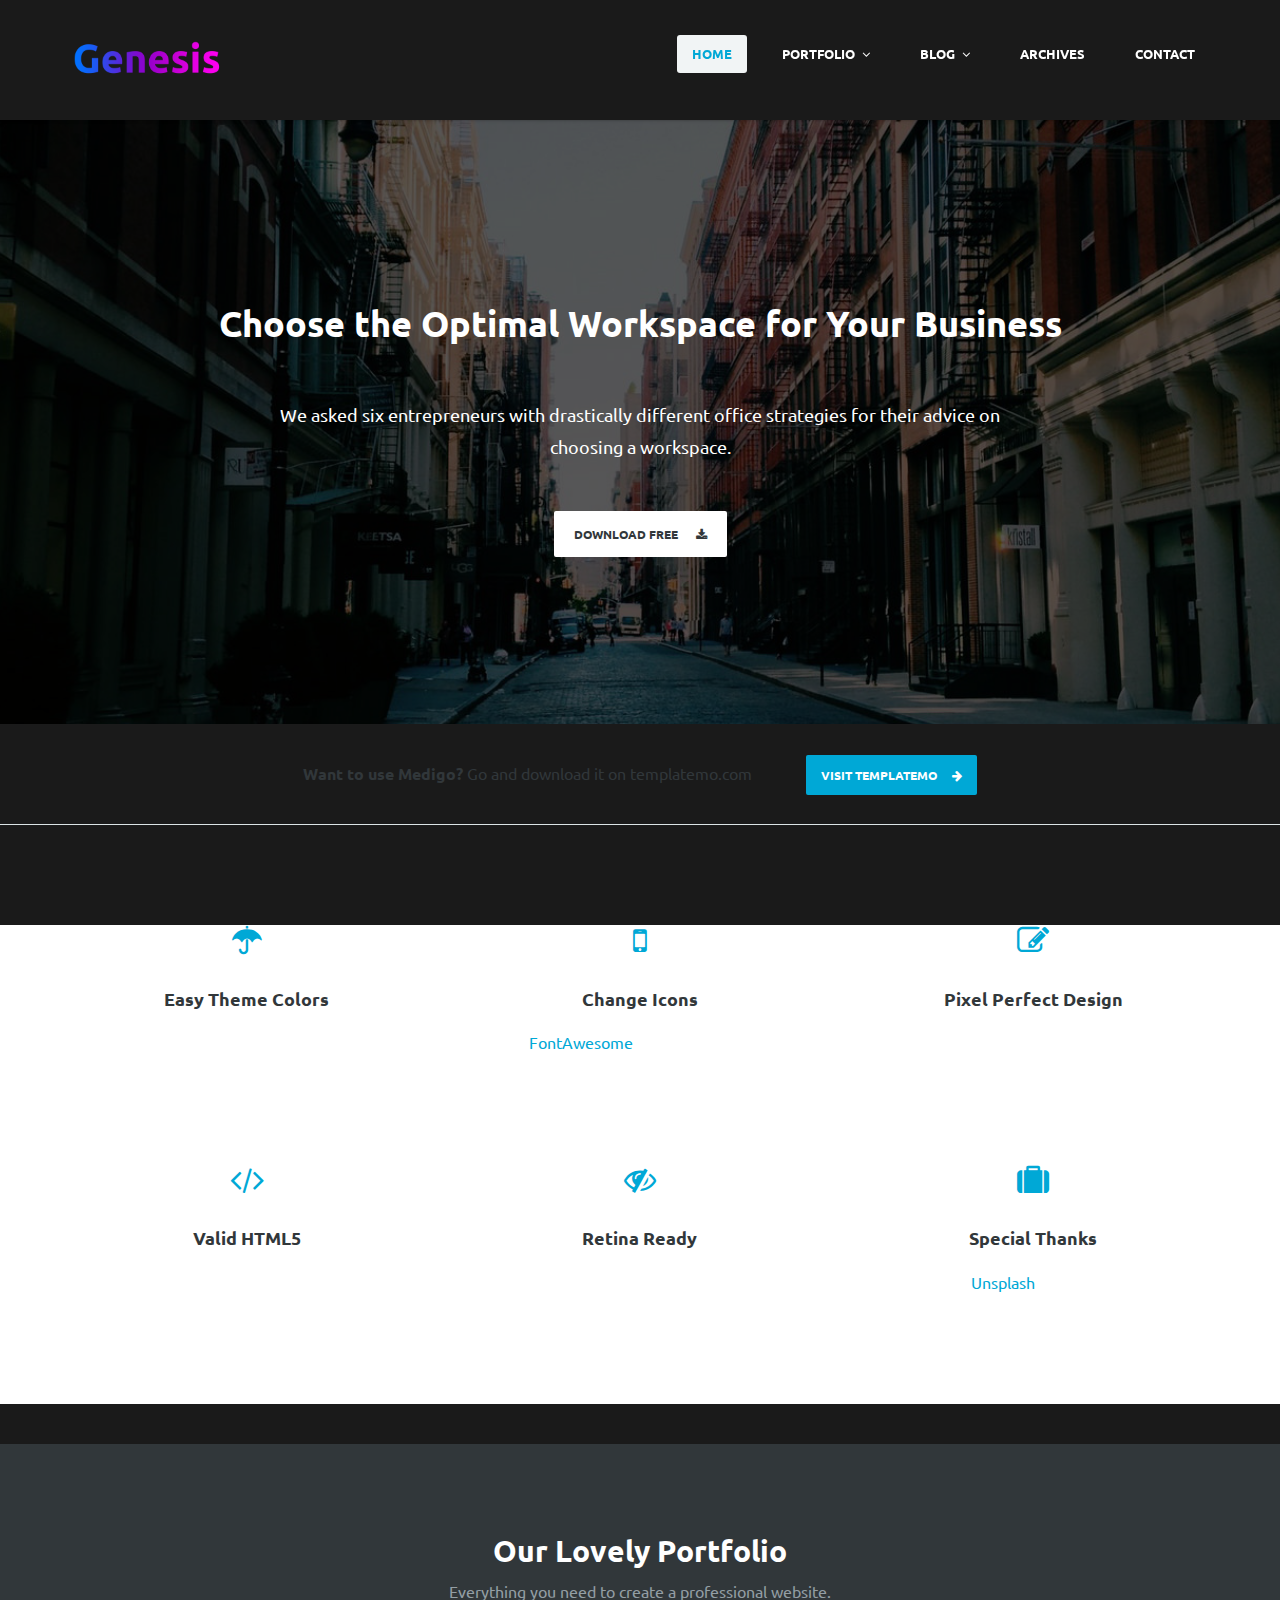
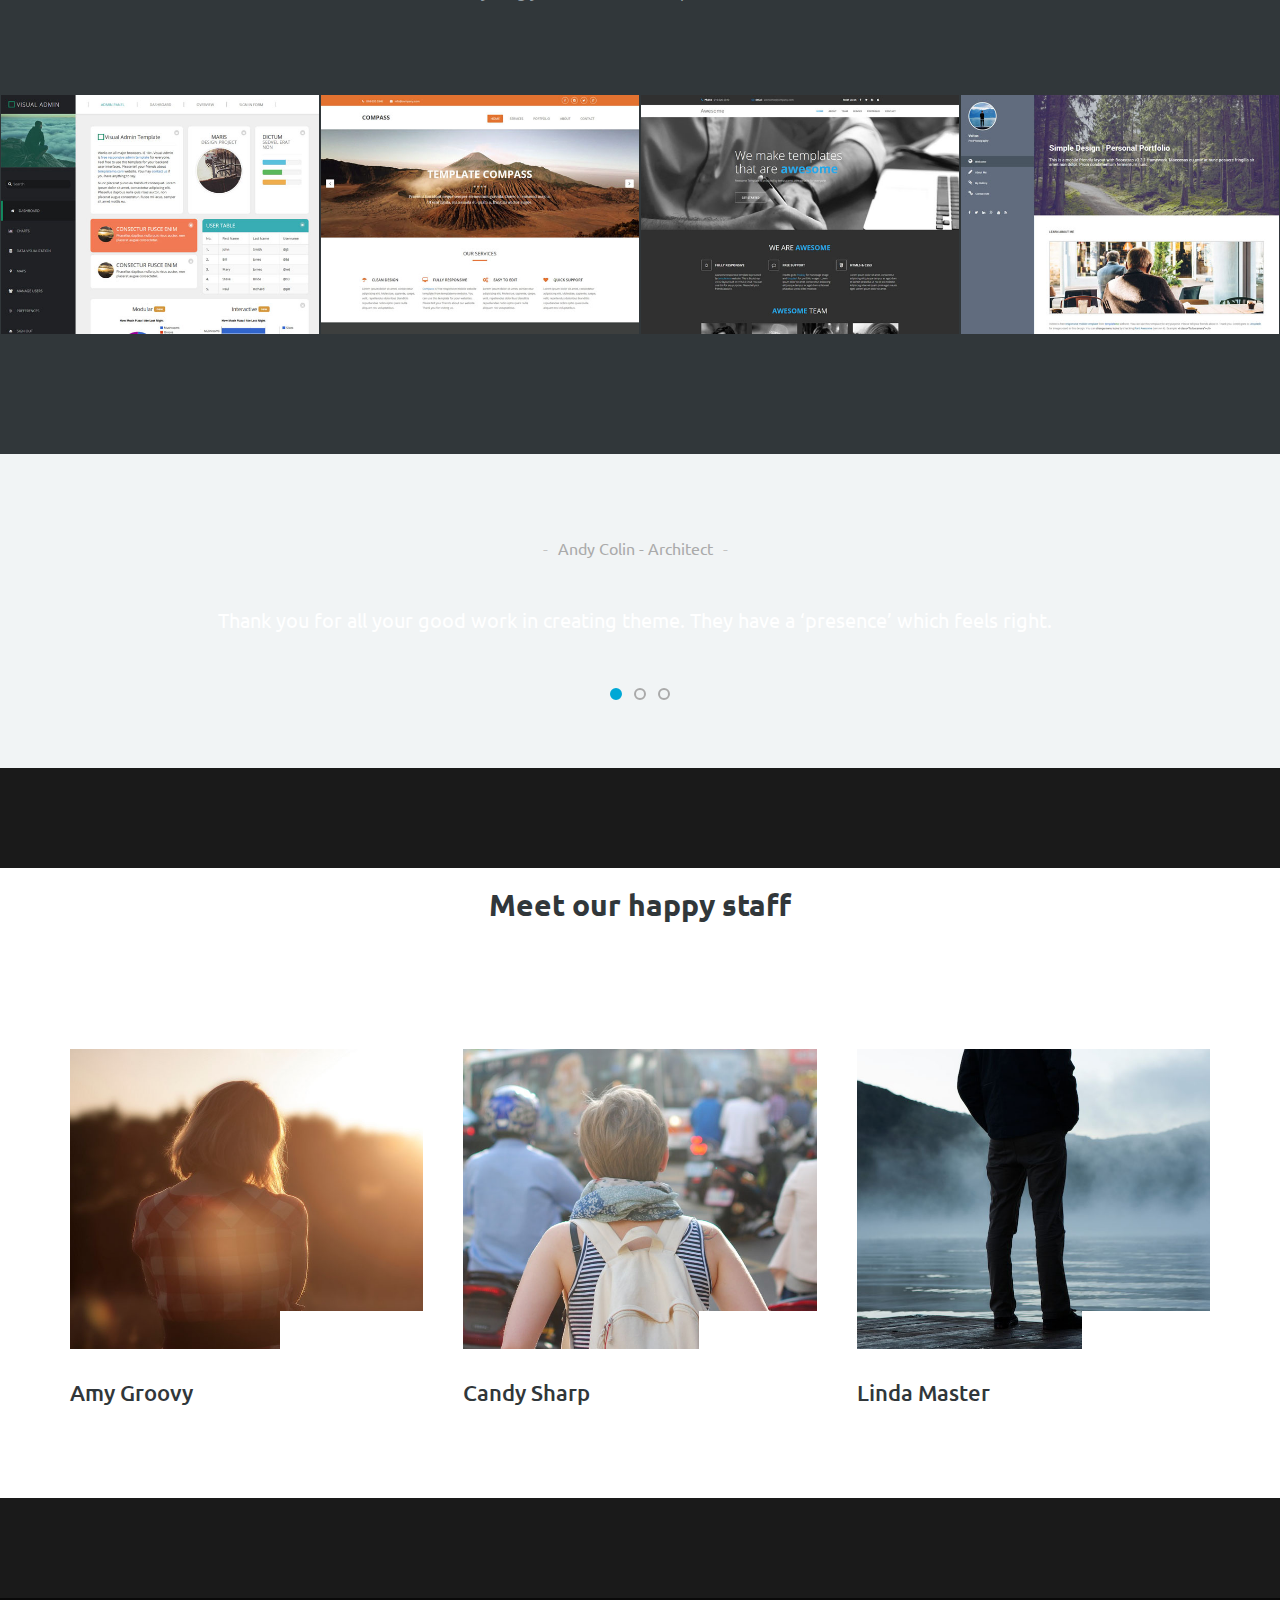
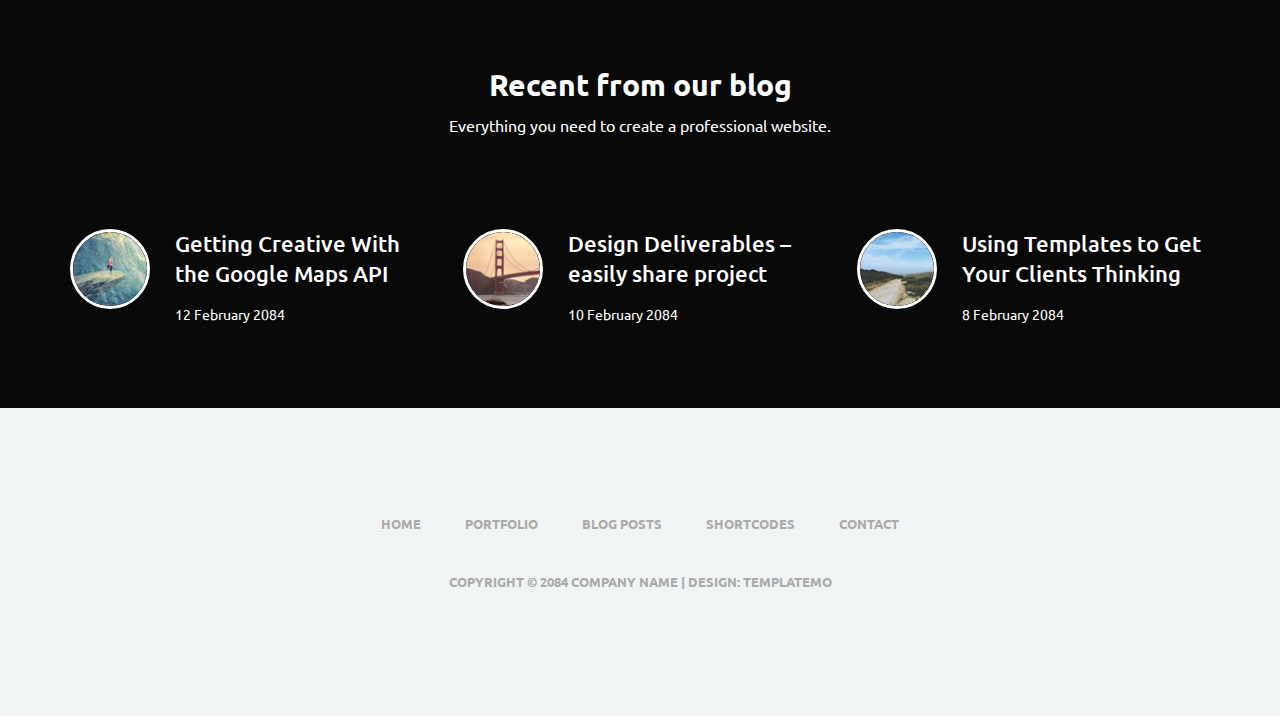
==== commit 56abd910: "Inicio de conversao para dark" ====
--- a/index.html
+++ b/index.html
@@ -15,6 +15,8 @@
 	<!-- Google Fonts -->
 	<link href="http://fonts.googleapis.com/css?family=PT+Serif:400,700,400italic,700itali" rel="stylesheet">
 	<link href="http://fonts.googleapis.com/css?family=Raleway:400,900,800,700,500,200,100,600" rel="stylesheet">
+	<link rel="preconnect" href="https://fonts.gstatic.com">
+	<link href="https://fonts.googleapis.com/css2?family=Ubuntu:ital,wght@0,300;0,400;0,500;0,700;1,300;1,400;1,500;1,700&display=swap" rel="stylesheet">
 
 	<!-- Stylesheets -->
 	<link rel="stylesheet" href="bootstrap/bootstrap.css">
@@ -60,7 +62,7 @@
 
 					<div class="pull-left logo">
 						<a href="index.html">
-							<img src="images/logo.png" alt="Medigo by templatemo">
+							<img src="images/logo-2.png" alt="Medigo by templatemo">
 						</a>
 					</div>	<!-- /.logo -->
 
--- a/css/blue-scheme.css
+++ b/css/blue-scheme.css
@@ -10,13 +10,13 @@
 	BASIC STYLES 
 --------------------------------------------------------*/
 body {
-  background: white;
+  background: #1a1a1a;
   font-size: 16px;
-  font-family: "PT Serif", Georgia, serif;
+  font-family: 'Ubuntu', sans-serif;
   font-weight: normal;
   font-style: normal;
   line-height: 28px;
-  color: #777777;
+  color: white;
   -webkit-font-smoothing: antialiased;
   /* Fix for webkit rendering */
   -webkit-text-size-adjust: 100%;
@@ -24,7 +24,7 @@
 
 h1, h2, h3, h4, h5, h6 {
   color: #31373a;
-  font-family: "Raleway", sans-serif;
+  font-family: 'Ubuntu', sans-serif;
   font-weight: normal;
 }
 
@@ -175,7 +175,7 @@
   top: 0;
   left: 0;
   width: 100%;
-  background: white;
+  background: #1a1a1a;
   box-shadow: rgba(0, 0, 0, 0.35) 0px 0px 3px;
   -moz-box-shadow: rgba(0, 0, 0, 0.35) 0px 0px 3px;
   -webkit-box-shadow: rgba(0, 0, 0, 0.35) 0px 0px 3px;
@@ -187,6 +187,10 @@
   -webkit-transition: padding 0.3s ease-in-out;
 }
 
+.logo img{
+  height: 50px;
+}
+
 .site-header.site-header-shrink {
   padding: 17px 0;
 }
@@ -198,11 +202,11 @@
   position: relative;
 }
 .main-nav ul li a {
-  color: #31373a;
+  color: white;
   font-size: 13px;
   font-weight: 700;
   text-transform: uppercase;
-  font-family: "Raleway", sans-serif;
+  font-family: 'Ubuntu', sans-serif;
   padding: 5px 15px;
   display: block;
   -webkit-border-radius: 3px;
@@ -276,7 +280,7 @@
 }
 .main_menu li a {
   font-size: 14px;
-  font-family: "Raleway", sans-serif;
+  font-family: 'Ubuntu', sans-serif;
   color: #bfbfbf;
   font-weight: 500;
 }
@@ -343,7 +347,7 @@
 .large-button {
   padding: 15px 20px;
   font-size: 12px;
-  font-family: "Raleway", sans-serif;
+  font-family: 'Ubuntu', sans-serif;
   text-transform: uppercase;
   font-weight: 800;
   -webkit-border-radius: 2px;
@@ -361,7 +365,7 @@
 .main-button {
   padding: 12px 15px;
   font-size: 12px;
-  font-family: "Raleway", sans-serif;
+  font-family: 'Ubuntu', sans-serif;
   text-transform: uppercase;
   font-weight: 700;
   -webkit-border-radius: 2px;
@@ -1285,7 +1289,7 @@
   background-color: #f1f4f5;
   padding: 100px 0;
   color: #aaaaaa;
-  font-family: "Raleway", sans-serif;
+  font-family: 'Ubuntu', sans-serif;
 }
 
 .footer-menu li {
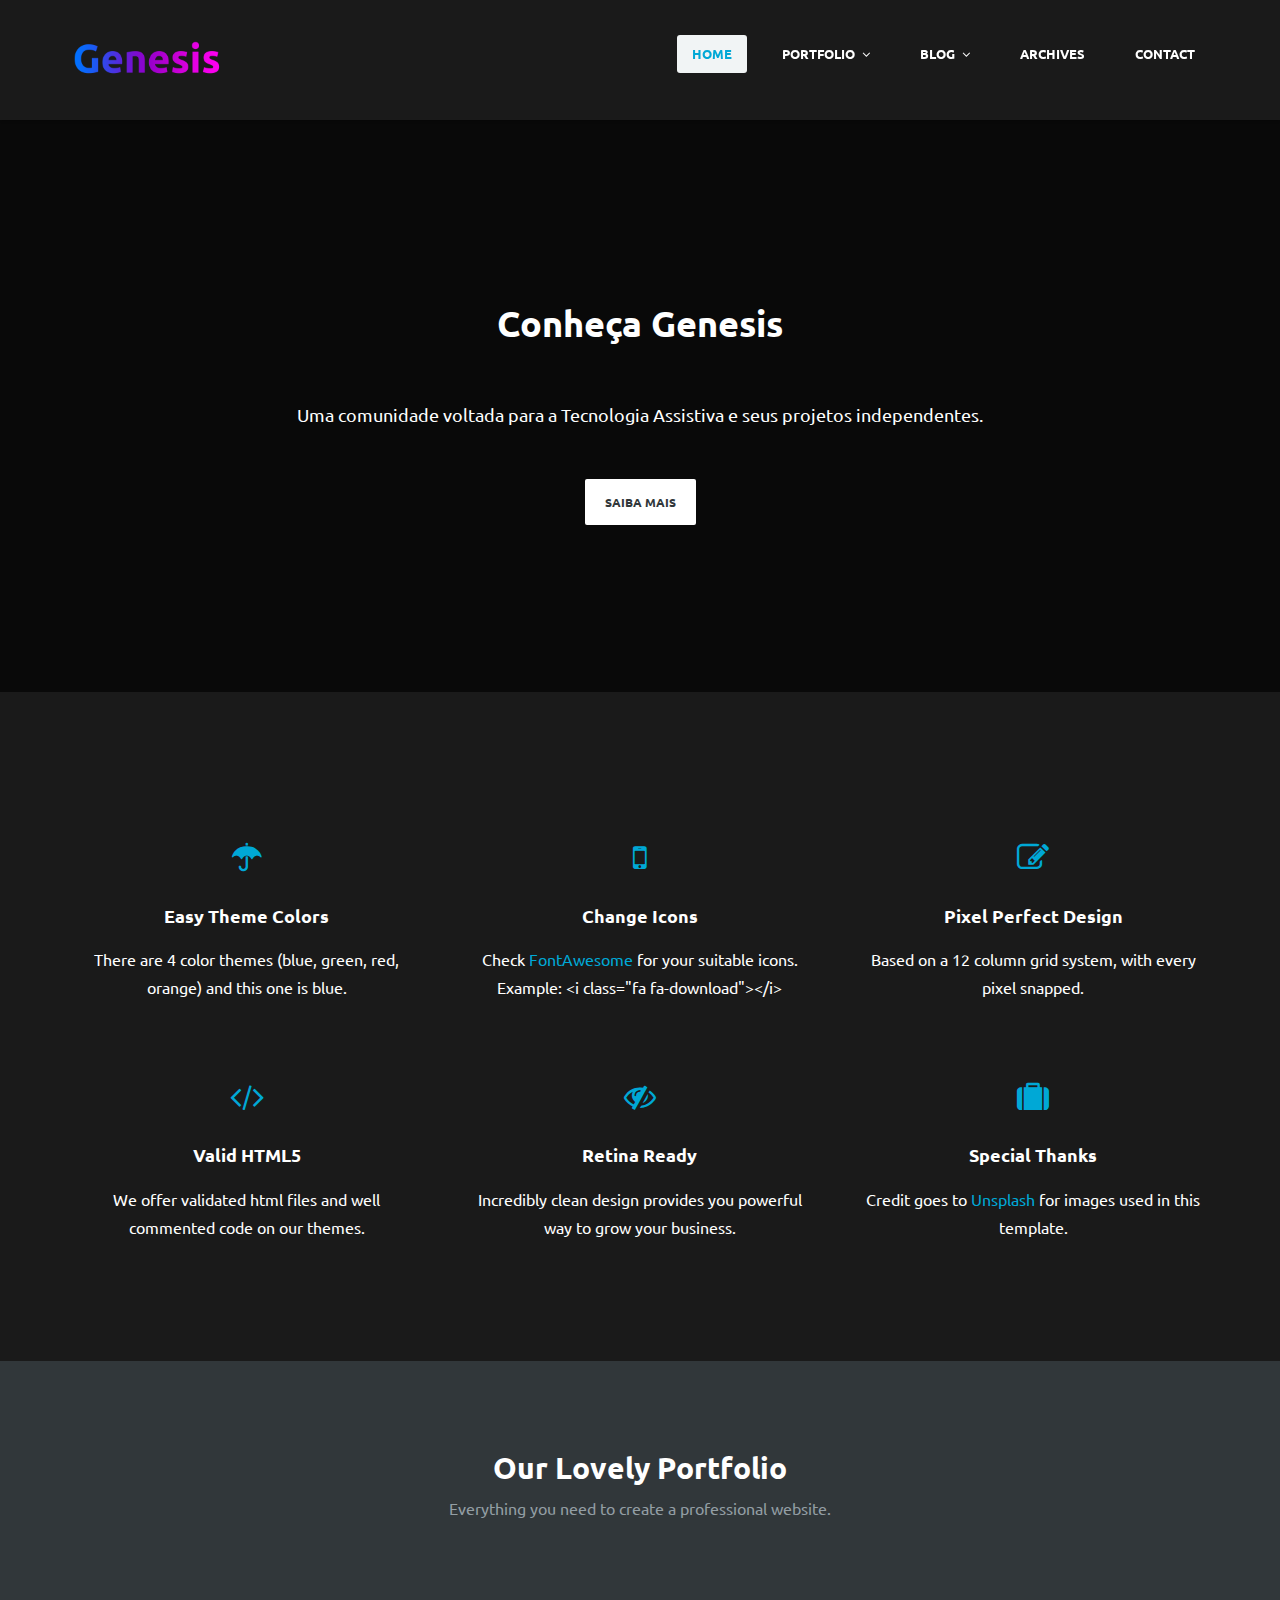
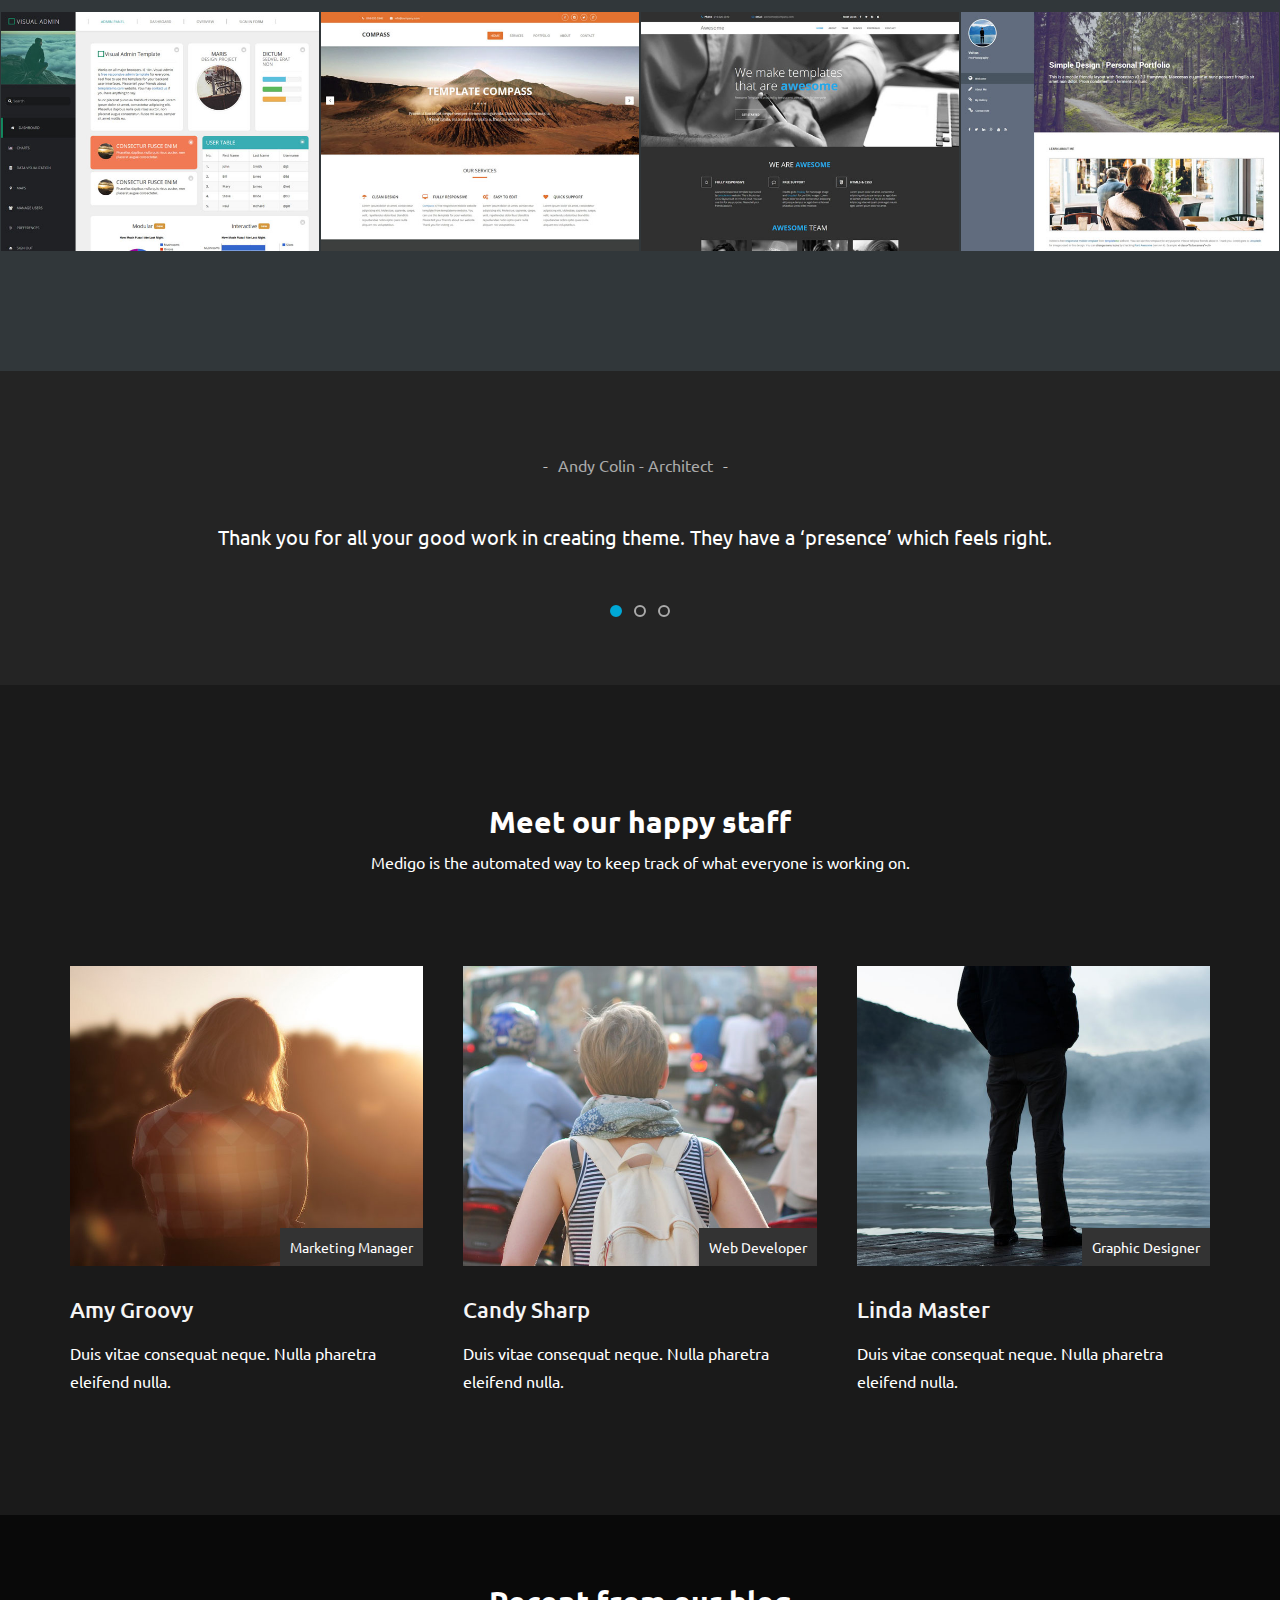
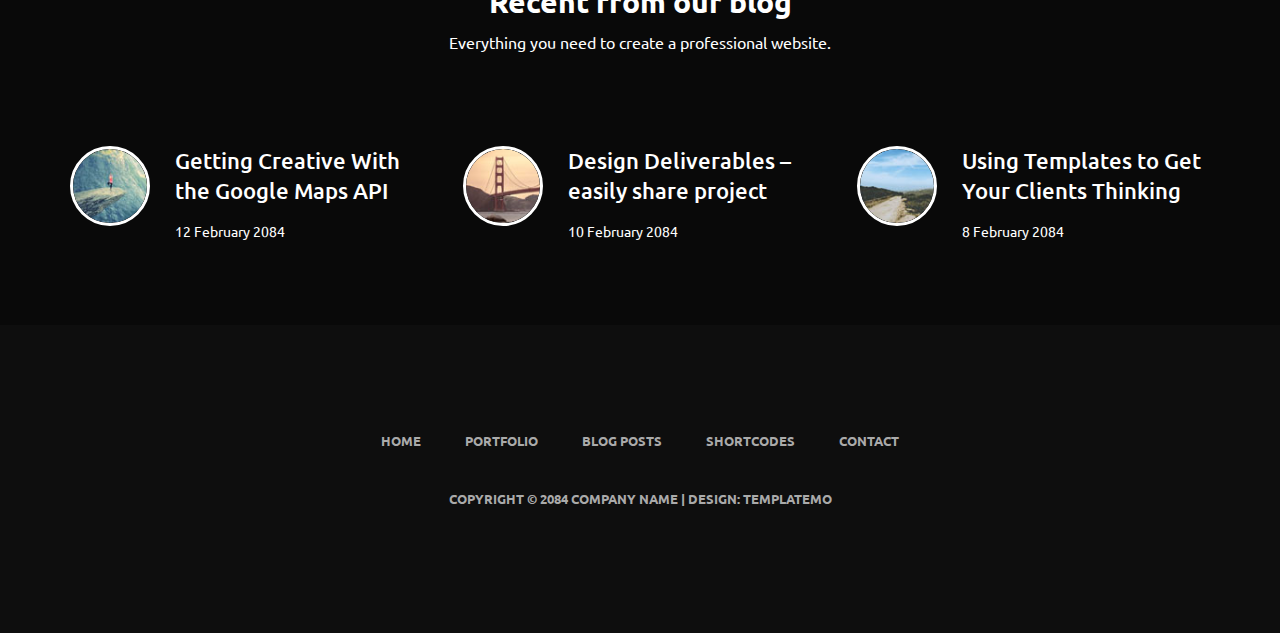
==== commit 7556c5dd: "First changes" ====
--- a/index.html
+++ b/index.html
@@ -111,25 +111,20 @@
 		    <div class="container home-intro-content">
 		        <div class="row">
 		        	<div class="col-md-12">
-		        		<h2>Choose the Optimal Workspace for Your Business</h2>
-		        		<p>We asked six entrepreneurs with drastically different office strategies for their advice on<br> choosing a workspace. </p>
-		        		<a href="#" class="large-button white-color">Download Free <i class="icon-button fa fa-download"></i></a>
+		        		<h2>Conheça Genesis</h2>
+		        		<p>Uma comunidade voltada para a Tecnologia Assistiva e seus projetos independentes.</p>
+		        		<a href="#meio" class="large-button white-color">Saiba mais</i></a>
 		        	</div> <!-- /.col-md-12 -->
 		        </div> <!-- /.row -->
 		    </div> <!-- /.container -->
 	    </div> <!-- /.parallax-overlay -->
 	</section> <!-- /#homeIntro -->
 
-	<section class="cta clearfix">
-		<div class="container">
-			<div class="row">
-				<div class="col-md-12">
-					<h4 class="cta-title"><strong>Want to use Medigo?</strong> Go and download it on templatemo.com</h4>
-					<a href="#" class="main-button accent-color">Visit templatemo<i class="icon-button fa fa-arrow-right"></i></a>
-				</div> <!-- /.col-md-12 -->
-			</div> <!-- /.row -->
-		</div> <!-- /.container -->
-	</section> <!-- /.cta -->
+	<section id="meio">
+		<div style="padding-top: 50px;">
+
+		</div>
+	</section>
 
 	<section class="light-content services">
 		<div class="container">
--- a/css/blue-scheme.css
+++ b/css/blue-scheme.css
@@ -309,8 +309,17 @@
 /*------------------------------------------------------
 	General Styling 
 --------------------------------------------------------*/
+
+html {
+  scroll-behavior: smooth;
+}
+
+.service-title {
+  color: white;
+}
+
 .light-content {
-  background-color: white;
+  background-color: #1a1a1a;
   width: 100%;
 }
 
@@ -324,6 +333,10 @@
 }
 .dark-content .section-header .section-desc {
   color: #939ea4;
+}
+
+.section-title{
+  color: white;
 }
 
 .section-header {
@@ -447,7 +460,7 @@
 }
 
 #homeIntro {
-  background-image: url("../images/includes/homeintro.jpg");
+  background-image: url("../images/includes/homeintro2.jpg");
 }
 
 #portfolio {
@@ -459,7 +472,7 @@
 }
 
 #blogPosts {
-  background-image: url("../images/includes/blogPosts.jpg");
+  background-image: url("../images/includes/assis.jpg");
 }
 
 #blog {
@@ -869,7 +882,7 @@
 	Testimonials Styling 
 --------------------------------------------------------*/
 .testimonials-widget {
-  background-color: #f1f4f5;
+  background-color: #242424;
   padding: 80px 0;
 }
 
@@ -927,7 +940,7 @@
   position: absolute;
   bottom: 0;
   right: 0;
-  background-color: white;
+  background-color: #333333;
   padding: 5px 10px;
   font-size: 14px;
 }
@@ -937,6 +950,7 @@
   font-weight: 500;
   margin-top: 25px;
   display: block;
+  color: whitesmoke;
 }
 
 .thumb-post {
@@ -1286,7 +1300,7 @@
 }
 
 .site-footer {
-  background-color: #f1f4f5;
+  background-color: #0e0e0e;
   padding: 100px 0;
   color: #aaaaaa;
   font-family: 'Ubuntu', sans-serif;
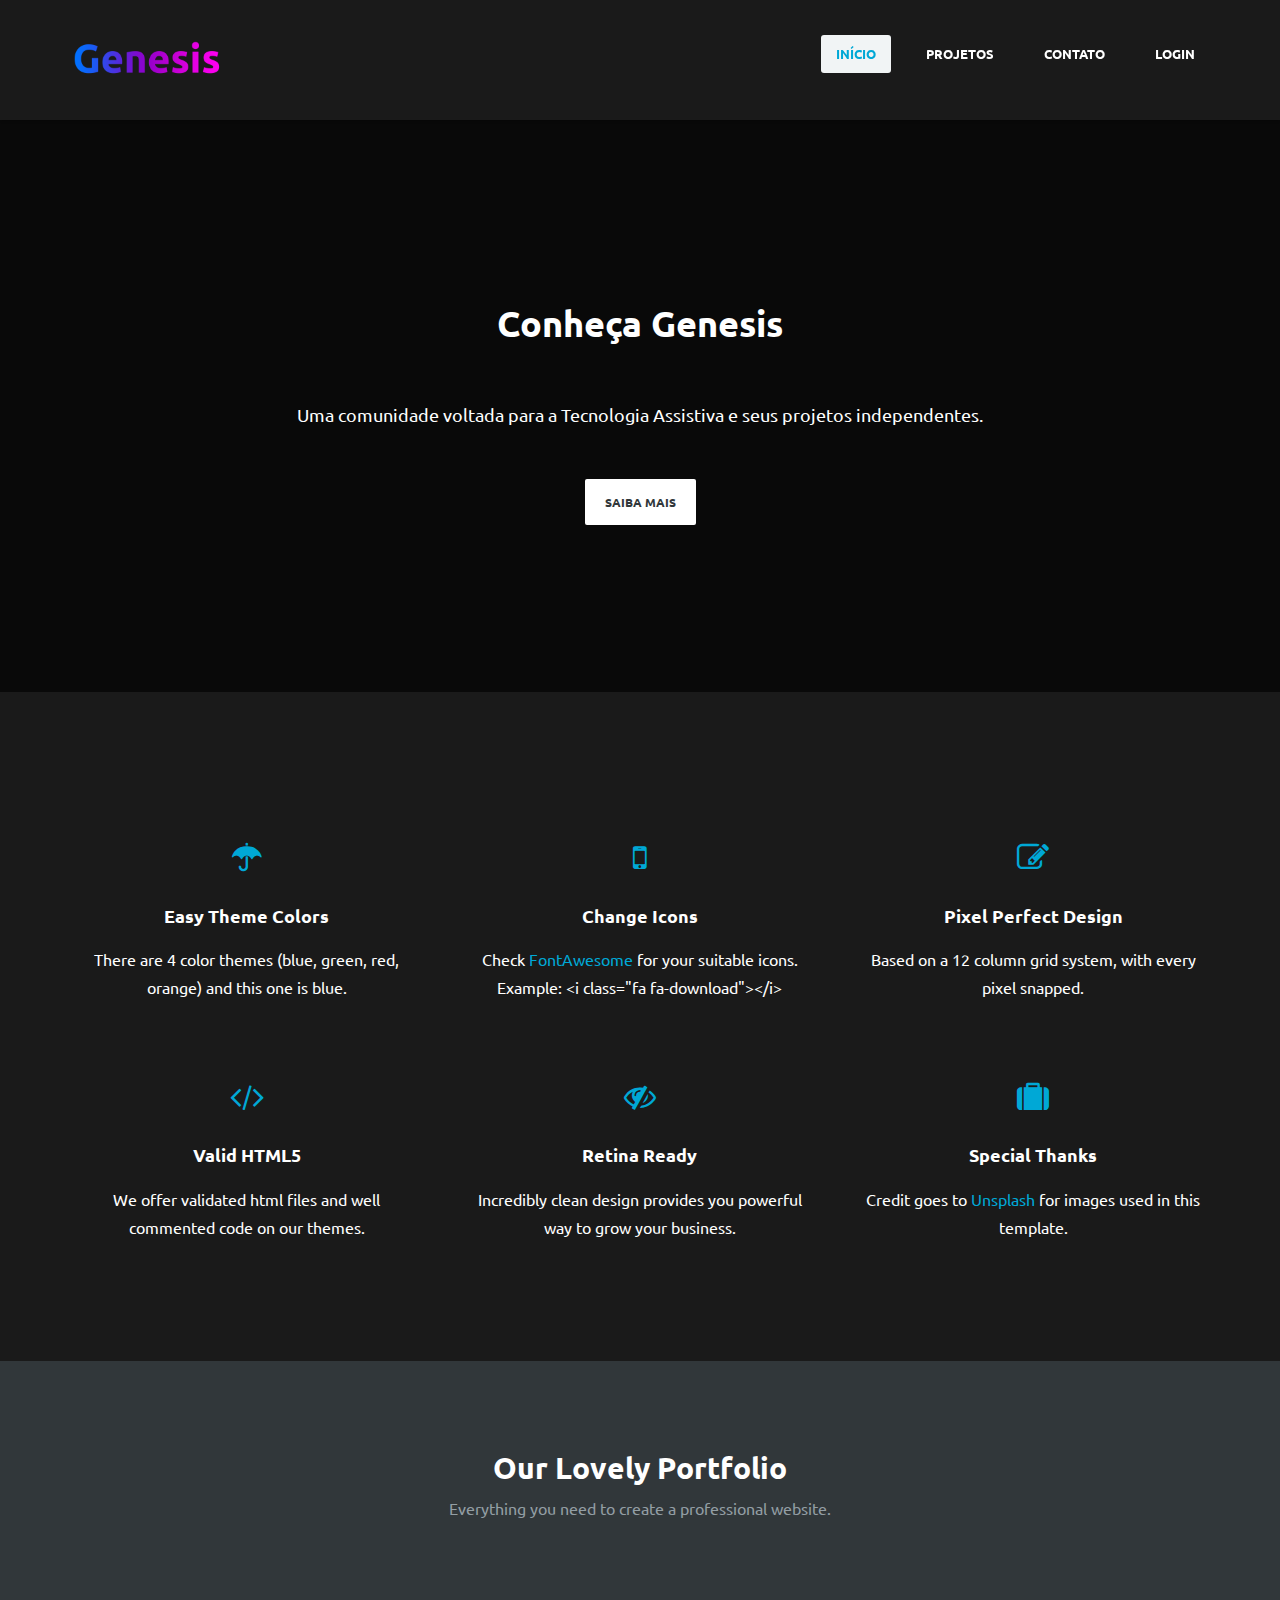
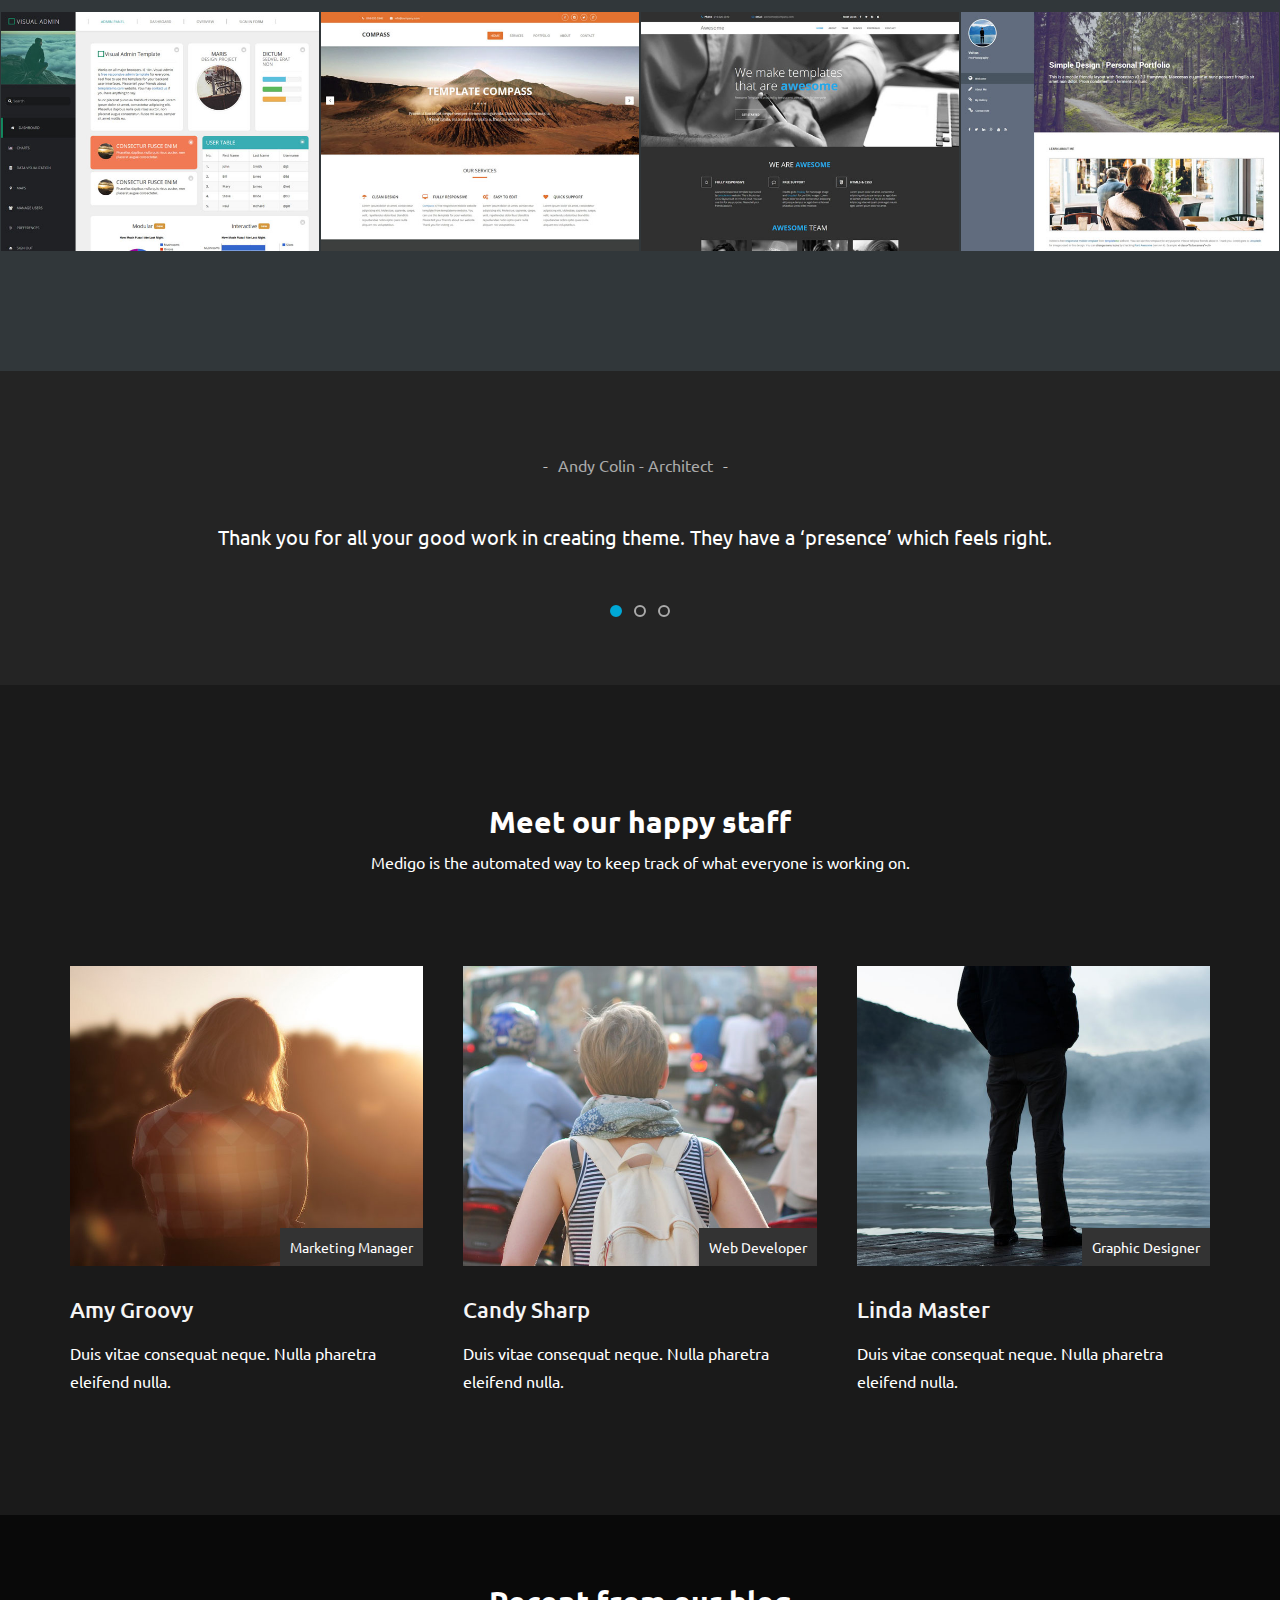
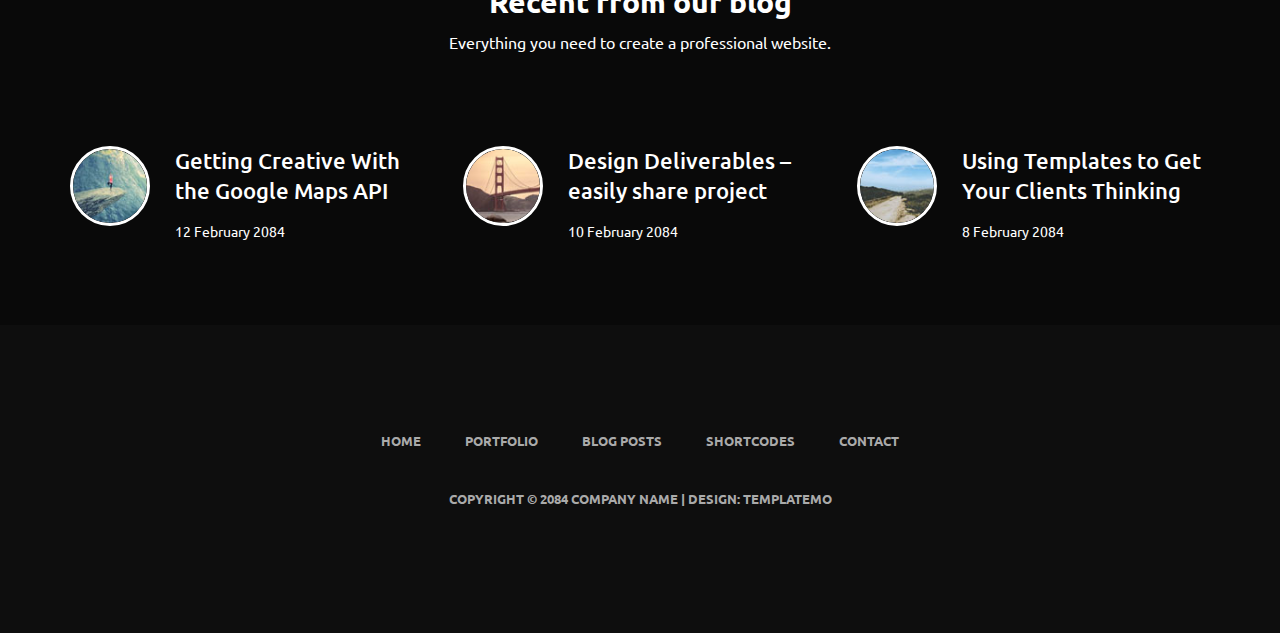
==== commit 9c371168: "Some modifications" ====
--- a/index.html
+++ b/index.html
@@ -33,23 +33,10 @@
 <body>
 	<div class="responsive_menu">
         <ul class="main_menu">
-            <li><a href="index.html">Home</a></li>
-            <li><a href="#">Portfolio</a>
-            	<ul>
-            		<li><a href="portfolio.html">Portfolio Grid</a></li>
-            		<li><a href="project-image.html">Project Image</a></li>
-            		<li><a href="project-slideshow.html">Project Slideshow</a></li>
-            	</ul>
-            </li>
-            <li><a href="#">Blog</a>
-				<ul>
-					<li><a href="blog.html">Blog Standard</a></li>
-					<li><a href="blog-single.html">Blog Single</a></li>
-                    <li><a href="#">visit templatemo</a></li>
-				</ul>
-            </li>
-            <li><a href="archives.html">Archives</a></li>
-            <li><a href="contact.html">Contact</a></li>
+            <li><a href="index.html">Início</a></li>
+            <li><a href="portfolio.html">Projetos</a></li>
+			<li><a href="contact.html">Contato</a></li>
+			<li><a href="login.html">Login</a></li>
         </ul> <!-- /.main_menu -->
     </div> <!-- /.responsive_menu -->
 
@@ -70,23 +57,10 @@
 
 						<nav class="main-nav visible-md visible-lg">
 							<ul class="sf-menu">
-								<li class="active"><a href="index.html">Home</a></li>
-					            <li><a href="#">Portfolio</a>
-					            	<ul>
-					            		<li><a href="portfolio.html">Portfolio Grid</a></li>
-					            		<li><a href="project-image.html">Project Image</a></li>
-					            		<li><a href="project-slideshow.html">Project Slideshow</a></li>
-					            	</ul>
-					            </li>
-					            <li><a href="#">Blog</a>
-									<ul>
-										<li><a href="blog.html">Blog Standard</a></li>
-										<li><a href="blog-single.html">Blog Single</a></li>
-                                        <li><a href="#">visit templatemo</a></li>
-									</ul>
-					            </li>
-					            <li><a href="archives.html">Archives</a></li>
-					            <li><a href="contact.html">Contact</a></li>
+								<li class="active"><a href="index.html">Início</a></li>
+								<li><a href="portfolio.html">Projetos</a></li>
+								<li><a href="contact.html">Contato</a></li>
+								<li><a href="login.html">Login</a></li>
 							</ul> <!-- /.sf-menu -->
 						</nav> <!-- /.main-nav -->
 
--- a/css/blue-scheme.css
+++ b/css/blue-scheme.css
@@ -464,7 +464,7 @@
 }
 
 #portfolio {
-  background-image: url("../images/includes/portfolio.jpg");
+  background-image: url("../images/includes/eng.jpg");
 }
 
 #portfolioId {
@@ -480,7 +480,7 @@
 }
 
 #blogId {
-  background-image: url("../images/includes/blogId.jpg");
+  background-image: url("../images/includes/projs.jpg");
   background-attachment: inherit;
 }
 
@@ -546,7 +546,7 @@
 blockquote {
   margin: 30px 0;
   display: block;
-  color: #aaaaaa;
+  color: #a5d1ee;
 }
 
 /*------------------------------------------------------
@@ -603,10 +603,10 @@
   display: inline;
   margin-right: 20px;
   cursor: pointer;
-  color: #31373a;
+  color: #919191;
 }
 #filters li:after {
-  content: '/';
+  content: '';
   color: #c3c3c3;
   margin-left: 20px;
 }
@@ -857,6 +857,10 @@
   margin: 100px 0 60px 0;
 }
 
+.flexslider {
+  width: 100%;
+}
+
 .flex-direction-nav a {
   width: 40px;
   height: 44px;
@@ -989,6 +993,12 @@
 .latest-posts .blog-post-content {
   overflow: hidden;
 }
+.blog-post-comments h3{
+  color: white;
+}
+.comment-form h3{
+  color: white;
+}
 .latest-posts h4.post-title {
   margin: 0 0 10px 25px;
   font-size: 22px;
@@ -1010,13 +1020,12 @@
 .post-blog {
   margin-bottom: 60px;
   padding-bottom: 40px;
-  border-bottom: 1px solid #dce4e6;
 }
 .post-blog .blog-image {
   overflow: hidden;
   margin-bottom: 20px;
 }
-.post-blog .blog-image img {
+.post-blog .blog-image .flexslides .slides {
   width: 100%;
   height: auto;
 }
@@ -1036,9 +1045,10 @@
   font-size: 24px;
   line-height: 30px;
   font-weight: 600;
+  color: #ffffff;
 }
 .post-blog .blog-content h3 a {
-  color: #31373a;
+  color: #96b9ca;
 }
 .post-blog .blog-content h3 a:hover {
   color: #00a8d6;
@@ -1064,7 +1074,7 @@
 }
 
 #blog-author {
-  border-bottom: 1px solid #dce4e6;
+  border-bottom: 1px solid #838383;
   padding-bottom: 20px;
 }
 #blog-author .blog-author-img {
@@ -1085,6 +1095,9 @@
   font-size: 18px;
   margin: 0 0 7px 0;
 }
+.author-name{
+  color: white;
+}
 #blog-author .blog-author-info h4.author-name a {
   color: #31373a;
 }
@@ -1099,11 +1112,9 @@
 #blog-comments .media {
   display: block;
   margin-top: 30px;
-  border-bottom: 1px solid #dce4e6;
 }
 #blog-comments .media .media {
   padding-top: 30px;
-  border-top: 1px solid #dce4e6;
   border-bottom: 0;
 }
 #blog-comments .media-object {
@@ -1171,21 +1182,25 @@
   margin-top: 100px;
   margin-bottom: 100px;
 }
-
 .sidebar-widget {
   margin-bottom: 60px;
 }
-
+.widget-text {
+  margin-top: -25px;
+  font-size: 15px;
+  color: #adadad;
+  line-height: normal;
+}
 .widget-title {
-  font-size: 14px;
+  font-size: 18px;
   font-weight: 800;
   margin: 0 0 30px 0;
+  color: #fcfcfc;
 }
 
 .last-post {
   padding-bottom: 20px;
   margin-bottom: 20px;
-  border-bottom: 1px solid #dce4e6;
 }
 .last-post .thumb {
   overflow: hidden;
@@ -1197,6 +1212,7 @@
 .last-post .content {
   overflow: hidden;
 }
+.last-post
 .last-post .content span {
   color: #aaaaaa;
   font-size: 14px;
@@ -1209,7 +1225,7 @@
   margin: 0;
 }
 .last-post .content h4 a {
-  color: #31373a;
+  color: #71b1b9;
 }
 .last-post .content h4 a:hover {
   color: #00a8d6;
@@ -1389,3 +1405,6 @@
     height: auto;
   }
 }
+.media-heading h4{
+  color: white;
+}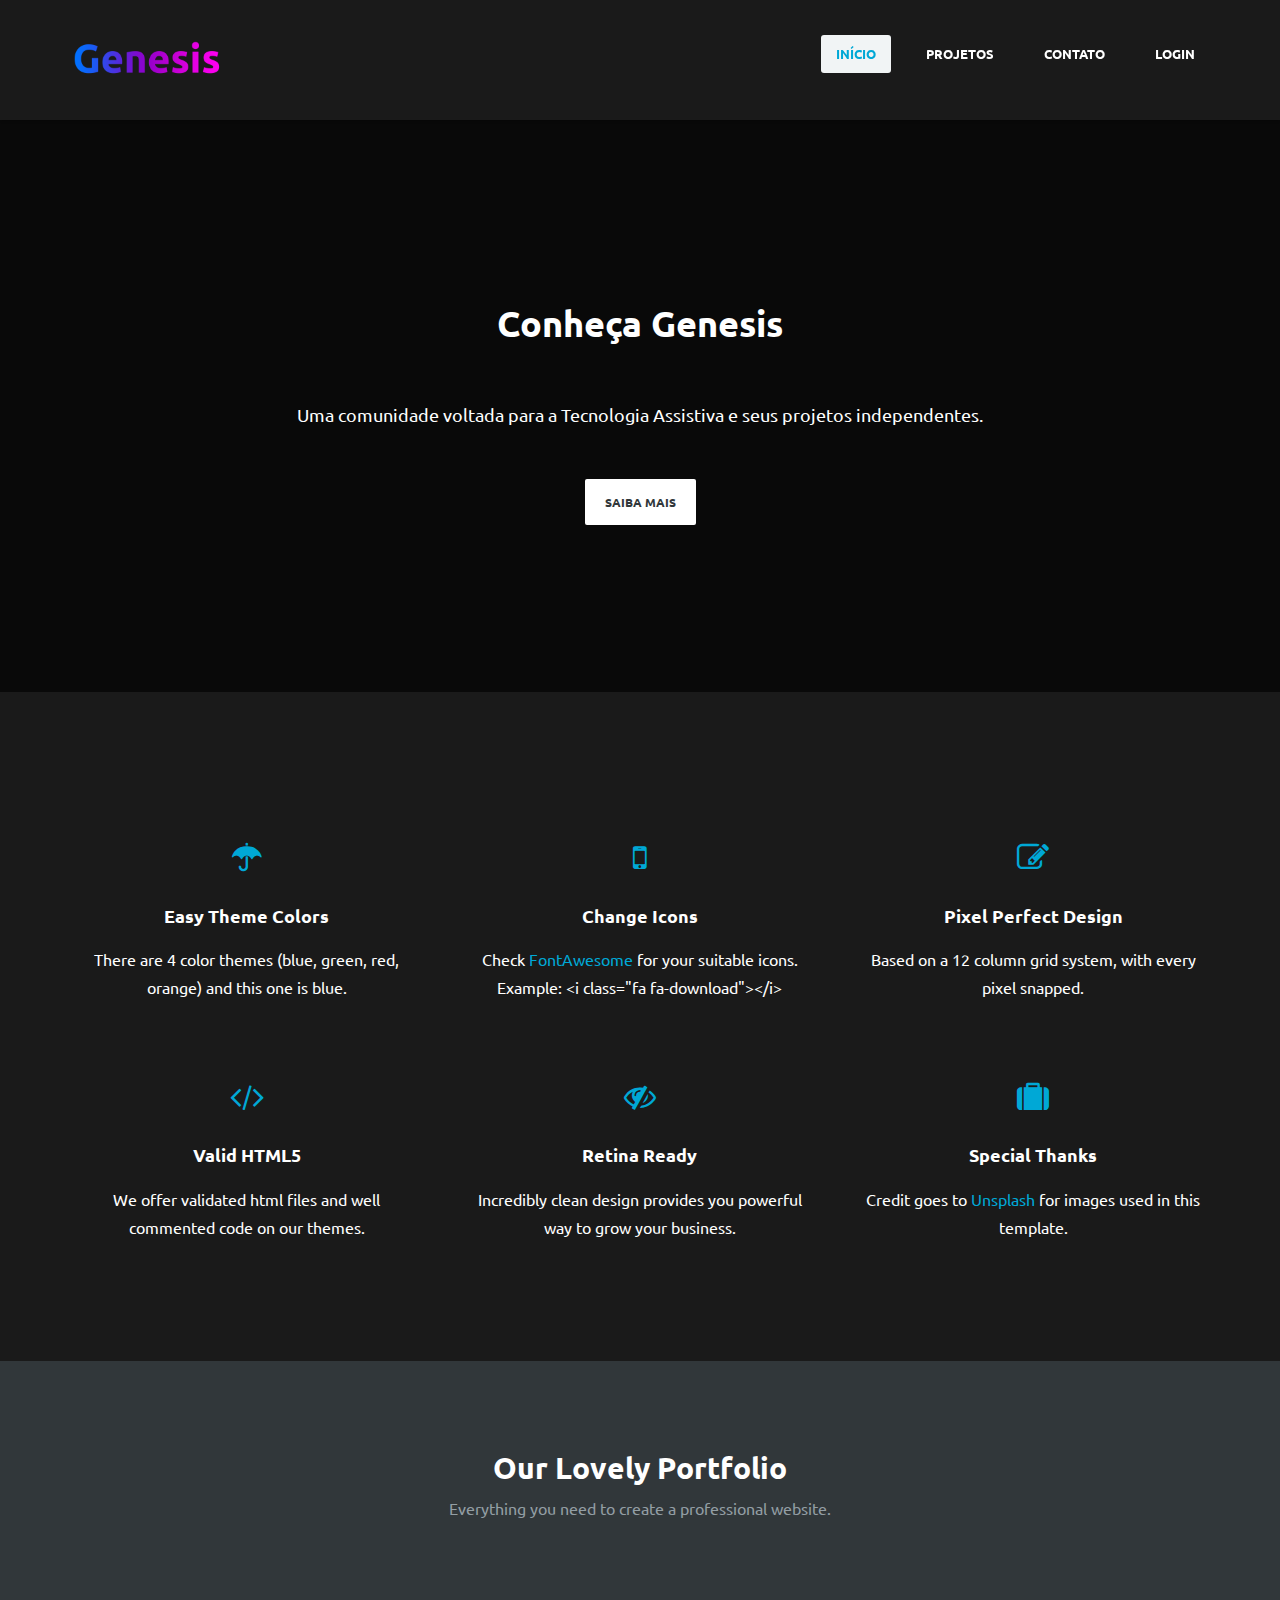
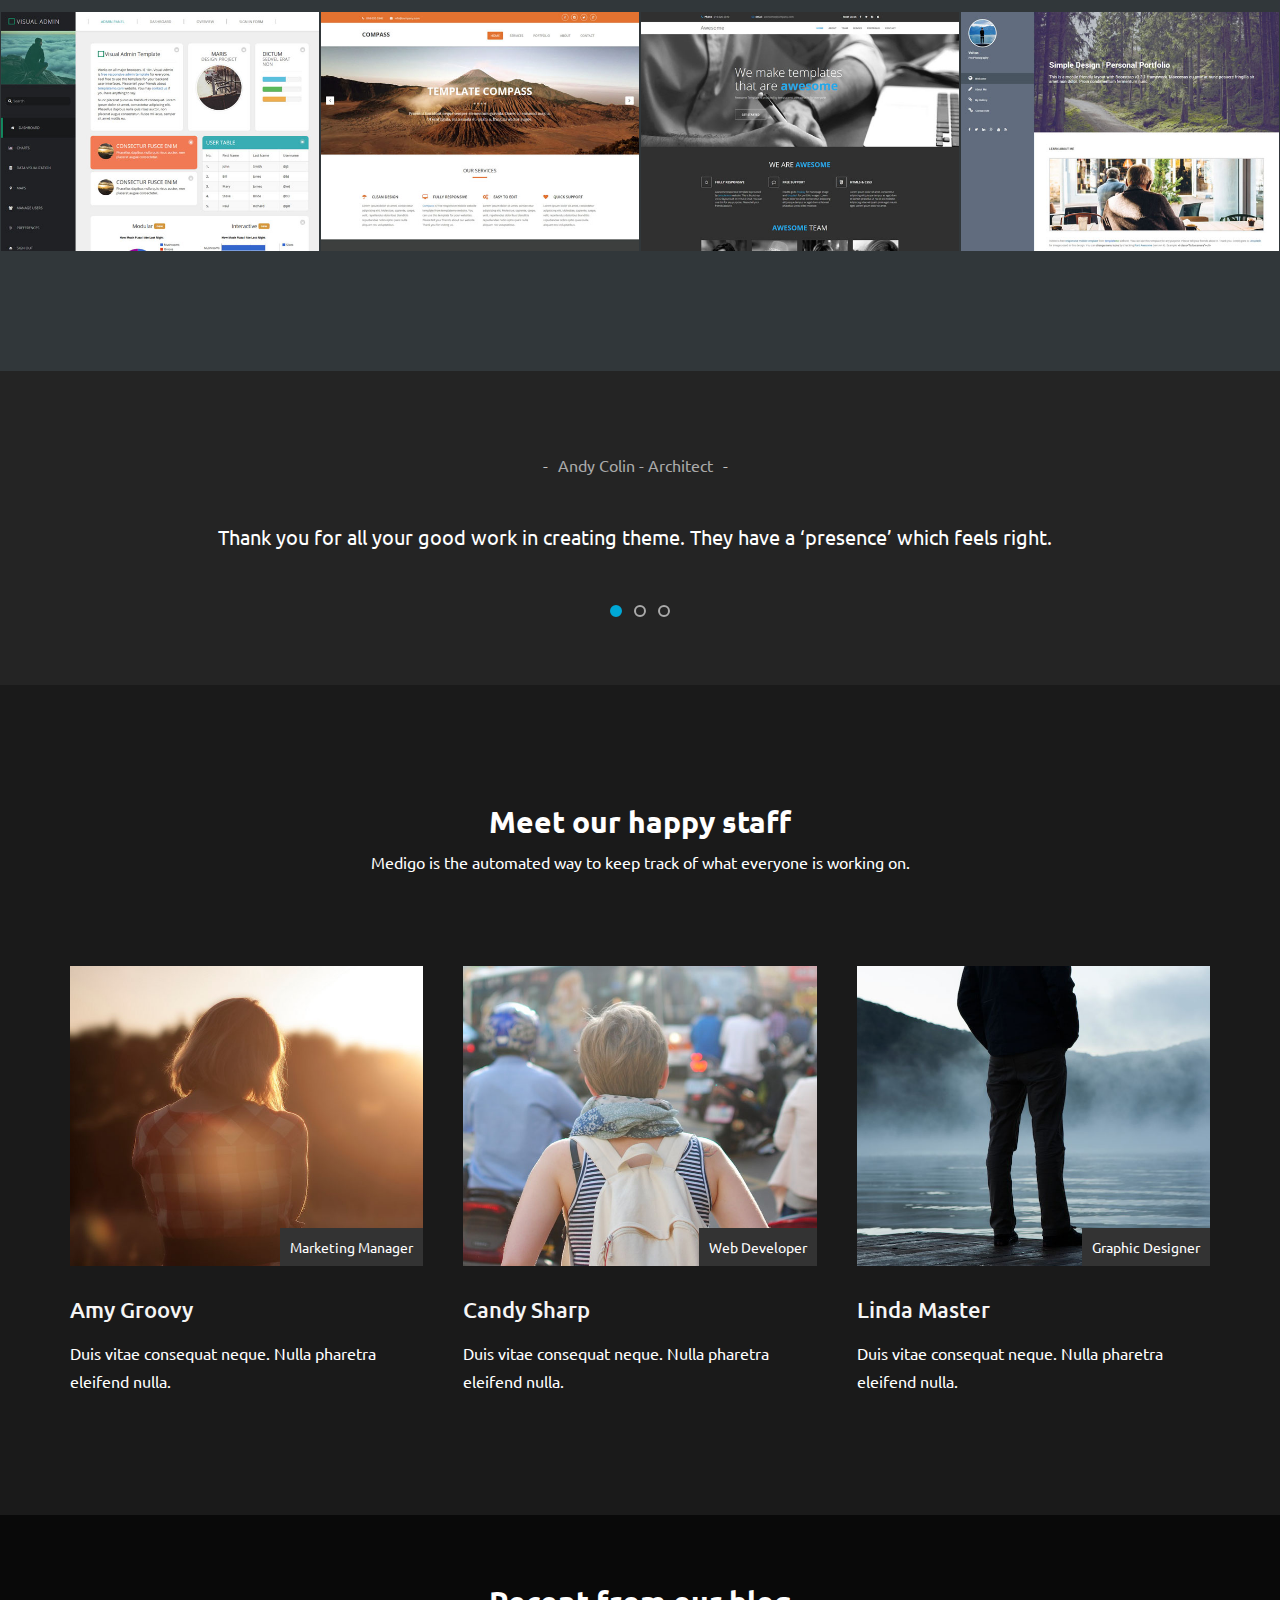
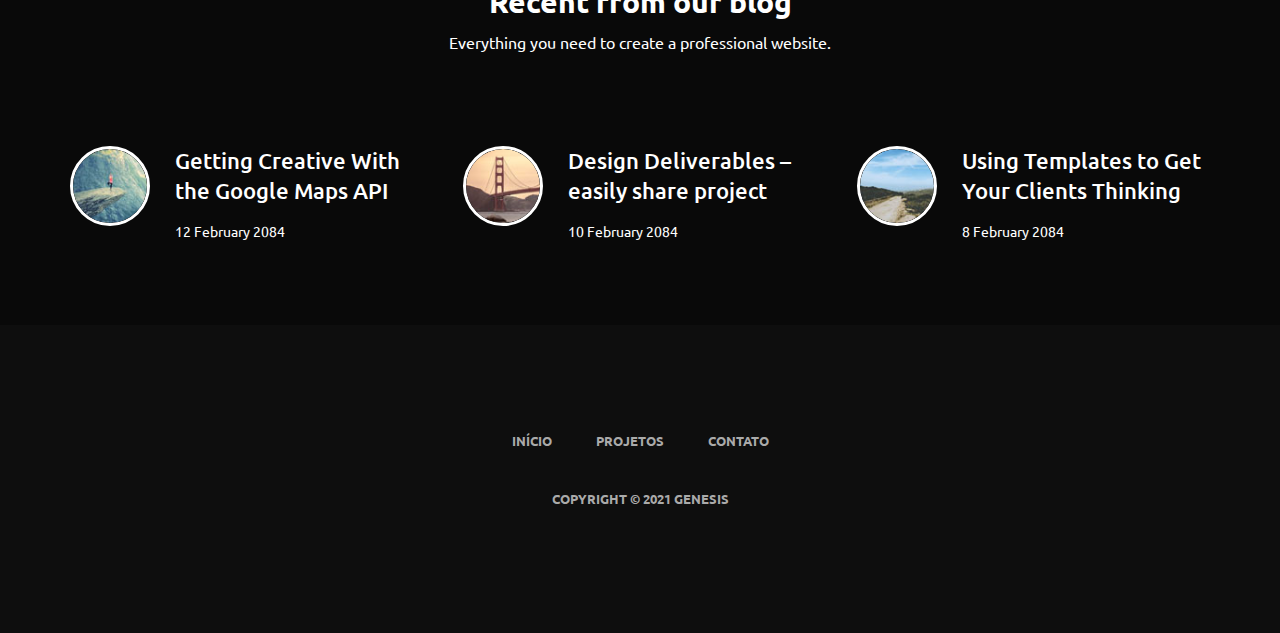
==== commit 7d7ecbef: "Before the storm" ====
--- a/index.html
+++ b/index.html
@@ -470,19 +470,16 @@
 				<div class="col-md-12">
 					<nav class="footer-nav clearfix">
 						<ul class="footer-menu">
-							<li><a href="index.html">Home</a></li>
-							<li><a href="portfolio.html">Portfolio</a></li>
-							<li><a href="blog.html">Blog Posts</a></li>
-							<li><a href="archives.html">Shortcodes</a></li>
-							<li><a href="contact.html">Contact</a></li>
+							<li><a href="index.html">Início</a></li>
+            				<li><a href="portfolio.html">Projetos</a></li>
+							<li><a href="contact.html">Contato</a></li>
 						</ul> <!-- /.footer-menu -->
 					</nav> <!-- /.footer-nav -->
 				</div> <!-- /.col-md-12 -->
 			</div> <!-- /.row -->
 			<div class="row">
 				<div class="col-md-12">
-					<p class="copyright-text">Copyright &copy; 2084 Company Name 
-                    | Design: templatemo</p>
+					<p class="copyright-text">Copyright &copy; 2021 Genesis</p>
 				</div> <!-- /.col-md-12 -->
 			</div> <!-- /.row -->
 		</div> <!-- /.container -->
--- a/css/blue-scheme.css
+++ b/css/blue-scheme.css
@@ -468,7 +468,7 @@
 }
 
 #portfolioId {
-  background-image: url("../images/includes/portfolioId.jpg");
+  background-image: url("../images/includes/projs.jpg");
 }
 
 #blogPosts {
@@ -485,7 +485,7 @@
 }
 
 #contact {
-  background-image: url("../images/includes/contact.jpg");
+  background-image: url("../images/includes/contato.jpg");
 }
 
 .parallax {
@@ -816,10 +816,11 @@
   font-size: 24px;
   margin: 0 0 35px 0;
   line-height: 36px;
+  color: #ffffff;
 }
 .project-single .subtitle {
   font-size: 14px;
-  color: #aaaaaa;
+  color: #cecece;
 }
 .project-single .description {
   margin-bottom: 40px;
@@ -829,7 +830,7 @@
   margin-bottom: 15px;
 }
 .project-single .meta-post li span {
-  color: #31373a;
+  color: #118ef5;
   margin-right: 10px;
 }
 .project-single .meta-post li a {
@@ -848,7 +849,7 @@
 }
 
 .static-info-project {
-  background-color: #f1f4f5;
+  background-color: #222222;
   padding: 80px 0;
   text-align: center;
 }
@@ -1270,8 +1271,9 @@
 /*------------------------------------------------------
 	Contact Page Styling 
 --------------------------------------------------------*/
-.contact-wrapper h3 {
+.contact-wrapper h2 {
   margin: 0 0 30px 0;
+  color: #ffffff;
 }
 
 .contact-map {
@@ -1282,7 +1284,6 @@
   margin-top: 50px;
   margin-bottom: 100px;
   padding-top: 50px;
-  border-top: 1px solid #dce4e6;
 }
 .contact-form h3 {
   margin: 0 0 40px 0;
@@ -1407,4 +1408,16 @@
 }
 .media-heading h4{
   color: white;
+}
+
+.btn-contact{
+  margin-left: 15px;
+  margin-top: 30px;
+  width: 46%;
+  height: 60px;
+  font-weight: bold;
+}
+
+.formulario{
+  margin-left: 20%;
 }